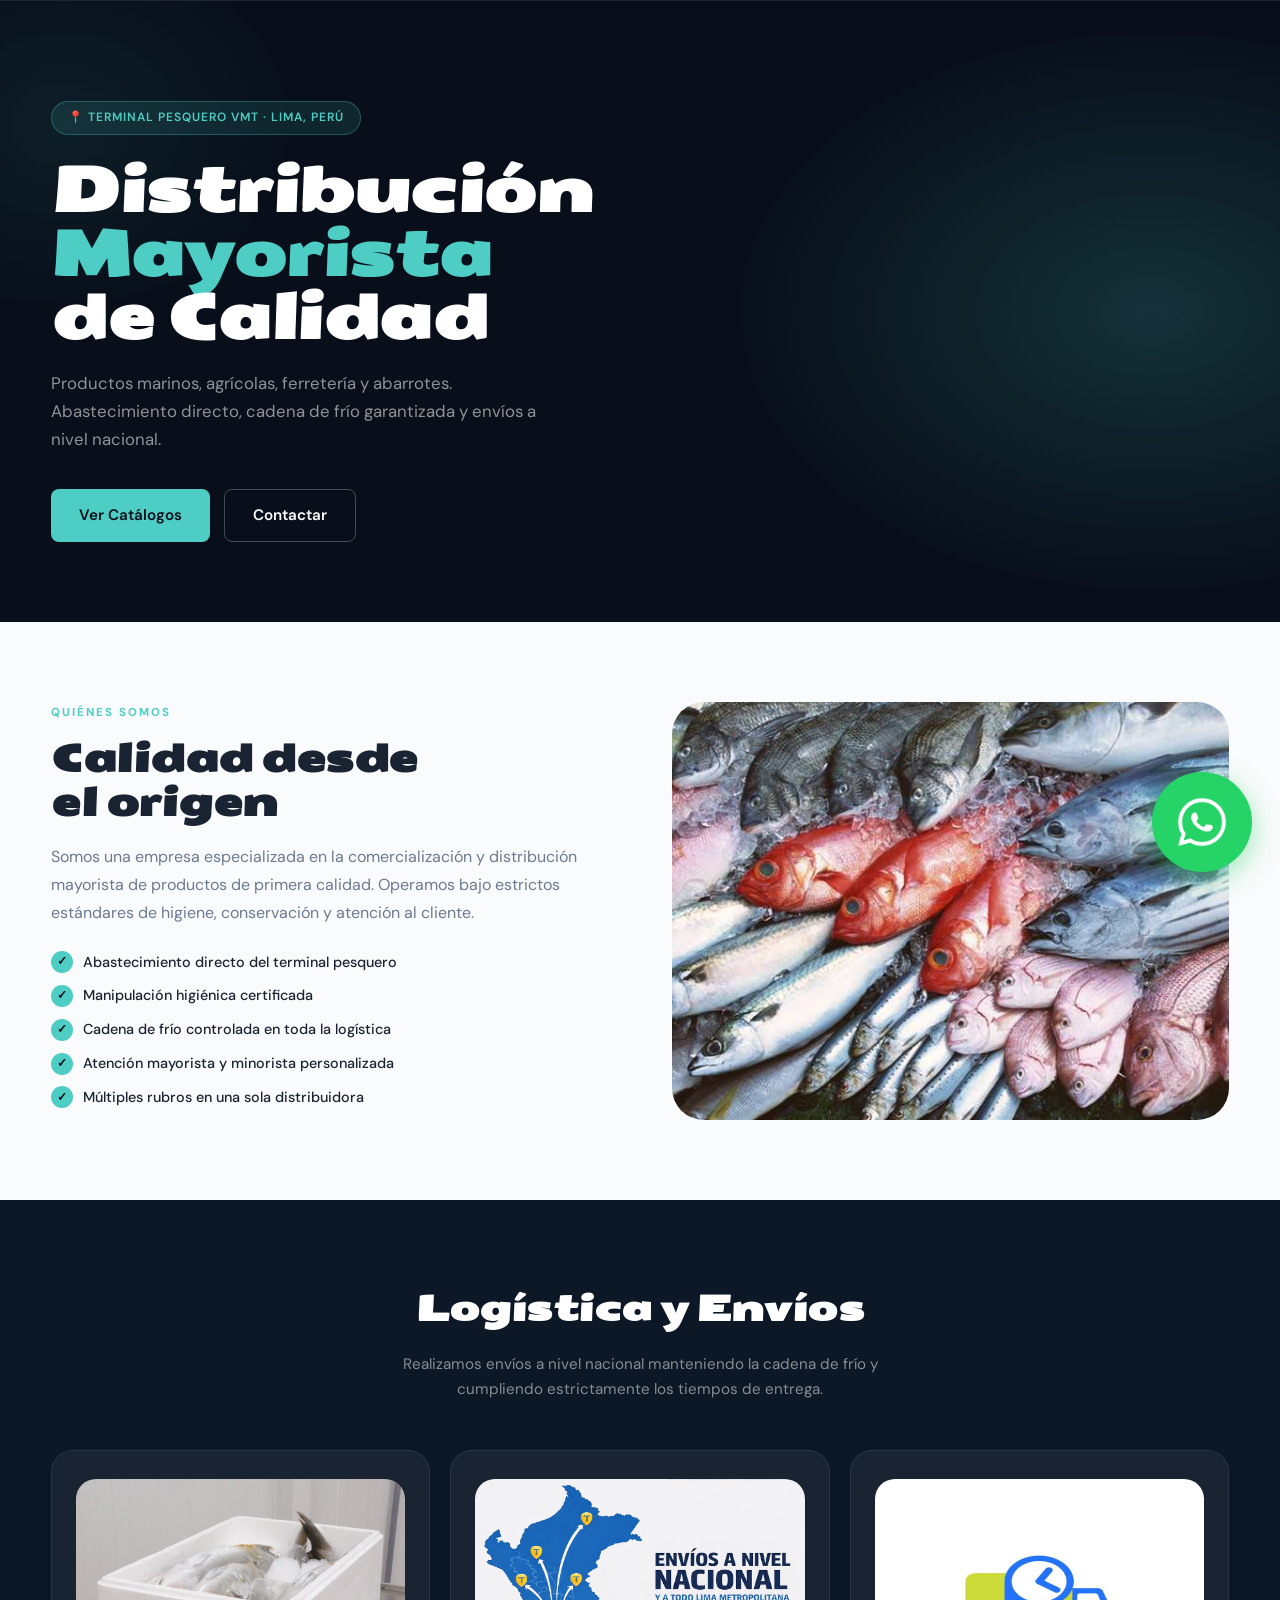
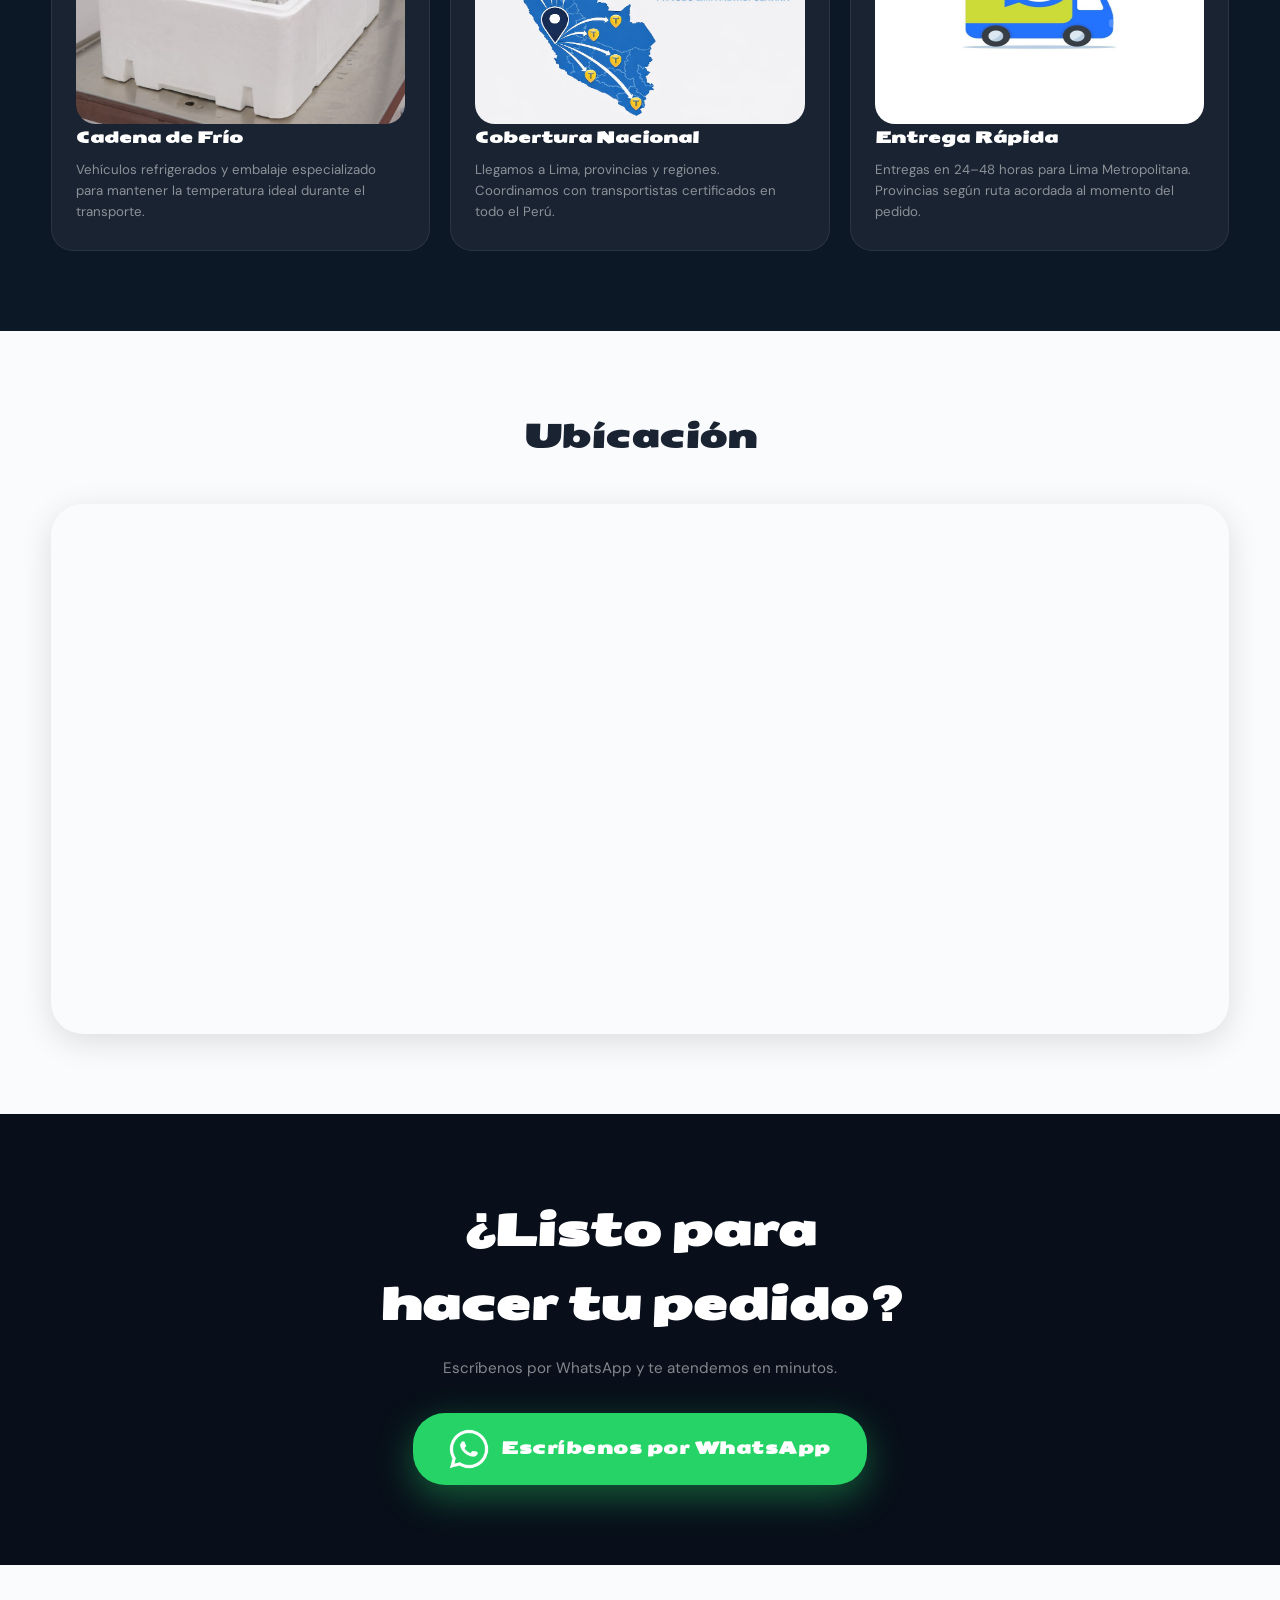
==== index.html @ f51a9be1 "Primer commit desde otra carpeta" ====
<!doctype html>
<html lang="es">
<head>
  <meta charset="UTF-8">
  <meta name="viewport" content="width=device-width, initial-scale=1.0">
  <title>D&R | Distribución Mayorista — Lima, Perú</title>
  <link rel="stylesheet" href="css/styles.css">

  <link rel="stylesheet" href="css/inicio.css">
  
  
</head>
<body>

  <header class="site-header" id="site-header"></header>

  <!-- ── HERO ── -->
  <section class="hero-home" id="inicio">
    <div class="container hero-home-inner">
      <div class="hero-eyebrow">📍 Terminal Pesquero VMT · Lima, Perú</div>
      <h1>Distribución<br><span>Mayorista</span><br>de Calidad</h1>
      <p class="subtitle">
        Productos marinos, agrícolas, ferretería y abarrotes.<br>
        Abastecimiento directo, cadena de frío garantizada y envíos a nivel nacional.
      </p>
      <div class="hero-btns">
        <a href="marino.html" class="btn btn-primary" style="font-size:.95rem;padding:13px 28px">
          Ver Catálogos
        </a>
        <a href="#contacto" class="btn btn-outline" style="font-size:.95rem;padding:13px 28px">
          Contactar
        </a>
      </div>

      <!-- Rubros grid 
      <div class="rubros-grid" id="rubros-grid">
         -->
      </div>
    </div>
  </section>

  <!-- ── INFO STRIP 
  <div class="info-strip">
    <div class="container">
      <div class="info-strip-inner">
        <div class="info-item">
          
          <div class="info-text"><h4>Envíos Nacionales</h4><p>A todo el Perú con cadena de frío</p></div>
        </div>
        <div class="info-item">
          
          <div class="info-text"><h4>Directo del Terminal</h4><p>Sin intermediarios, precio justo</p></div>
        </div>
        <div class="info-item">
          
          <div class="info-text"><h4>Higiene Certificada</h4><p>Estándares SANIPES garantizados</p></div>
        </div>
        <div class="info-item">
          
          <div class="info-text"><h4>Mayor y Menor</h4><p>Atendemos a todos los volúmenes</p></div>
        </div>
      </div>
    </div>
  </div>
── -->
  <!-- ── EMPRESA ── -->
  <section class="empresa-section" id="empresa">
    <div class="container empresa-grid">
      <div>
        <div class="empresa-label">Quiénes somos</div>
        <h2>Calidad desde<br>el origen</h2>
        <p>
          Somos una empresa especializada en la comercialización y distribución mayorista de
          productos de primera calidad. Operamos bajo estrictos estándares de higiene,
          conservación y atención al cliente.
        </p>
        <ul class="check-list">
          <li>Abastecimiento directo del terminal pesquero</li>
          <li>Manipulación higiénica certificada</li>
          <li>Cadena de frío controlada en toda la logística</li>
          <li>Atención mayorista y minorista personalizada</li>
          <li>Múltiples rubros en una sola distribuidora</li>
        </ul>
      </div>
      <div class="empresa-img">
        <img src="img/miniaturas/pescados.jpg" alt="D&R Distribuidora"
             onerror="this.parentElement.innerHTML='<div class=empresa-img-placeholder>Poner Imagen</div>'">
      </div>
    </div>
  </section>

  <!-- ── LOGÍSTICA ── -->
  <section class="logistica-section" id="logistica">
  <div class="container">
    <h2>Logística y Envíos</h2>
    <p class="sub">
      Realizamos envíos a nivel nacional manteniendo la cadena de frío
      y cumpliendo estrictamente los tiempos de entrega.
    </p>

    <div class="logistica-grid">

      <div class="logistica-item">
        <div class="logistica-img">
          <img src="img/miniaturas/transporte_producto.jpg" alt="Cadena de frío" style="height: 245px; width: 400px; border-radius: 20px;" 
               onerror="this.parentElement.innerHTML='<span style=font-size:1.5rem>-L-</span>'">
        </div>
        <h3>Cadena de Frío</h3>
        <p>Vehículos refrigerados y embalaje especializado para mantener la temperatura ideal durante el transporte.</p>
      </div>

      <div class="logistica-item">
        <div class="logistica-img">
          <img src="img/miniaturas/envio_nacional.png" alt="Cobertura nacional" style="height: 245px; width: 400px; border-radius: 20px;" 
               onerror="this.parentElement.innerHTML='<span style=font-size:1.5rem>-L-</span>'">
        </div>
        <h3>Cobertura Nacional</h3>
        <p>Llegamos a Lima, provincias y regiones. Coordinamos con transportistas certificados en todo el Perú.</p>
      </div>

      <div class="logistica-item">
        <div class="logistica-img">
          <img src="img/miniaturas/entrega.jpg" alt="Entrega rápida" style="height: 245px; width: 400px; border-radius: 20px;" 
               onerror="this.parentElement.innerHTML='<span style=font-size:1.5rem>-L-</span>'">
        </div>
        <h3>Entrega Rápida</h3>
        <p>Entregas en 24–48 horas para Lima Metropolitana. Provincias según ruta acordada al momento del pedido.</p>
      </div>

    </div>
  </div>
</section>

  <!-- ── UBICACIÓN ── -->
  <section class="ubicacion-section" id="ubicacion">
    <div class="container">
      <h2>Ubícación</h2>
      <div class="map-wrap">
        <iframe
          src="https://www.google.com/maps/embed?pb=!1m18!1m12!1m3!1d8506.24056300544!2d-76.94585940033457!3d-12.17165408411559!2m3!1f0!2f0!3f0!3m2!1i1024!2i768!4f13.1!3m3!1m2!1s0x9105b91dda3ed3d9%3A0xbc798930eeba817a!2sTerminal%20Pesquero%20VMT!5e0!3m2!1ses-419!2spe!4v1771599400957"
          allowfullscreen="" loading="lazy">
        </iframe>
      </div>
    </div>
  </section>

  <!-- ── CONTACTO ── -->
  <section class="contacto-section" id="contacto">
    <div class="container">
      <h2>¿Listo para<br>hacer tu pedido?</h2>
      <p>Escríbenos por WhatsApp y te atendemos en minutos.</p>
      <a id="btn-contacto-wsp" class="btn-wsp-big" target="_blank" href="#">
        <span style="font-size:1.3rem">
          <img src="img/miniaturas/whatsapp.png" alt="WhatsApp" class="wsp-icon" style="height: 40px;"> 
        </span>
        Escríbenos por WhatsApp
      </a>
    </div>
  </section>

  <footer class="site-footer" id="site-footer"></footer>

  <a class="float-wsp" id="float-wsp" href="#" target="_blank" aria-label="WhatsApp">
  <img 
    src="img/whatsapp_logo.png" 
    alt="WhatsApp" 
    class="wsp-icon"
    onerror="this.onerror=null; this.src='img/miniaturas/whatsapp.png';"
  >
</a>

  <script src="js/config.js"></script>
  <script src="js/main.js"></script>
  <script>
    document.addEventListener('DOMContentLoaded', () => {
      renderHeader(null);
      renderFooter();

      /* Rubros grid dinámico */
      const grid = document.getElementById('rubros-grid');
      if (grid) {
        grid.innerHTML = DYR_CONFIG.rubros.map(r => `
          <a href="${r.pagina}" class="rubro-card">
            <span class="rubro-card-emoji">${r.emoji}</span>
            <div class="rubro-card-label">${r.label}</div>
            <div class="rubro-card-desc">${r.descripcion}</div>
            <div class="rubro-card-arrow">
              Ver catálogo
              <span class="rubro-dot" style="background:${r.colorAccent}"></span>
            </div>
          </a>
        `).join('');
      }

      /* Btn contacto WSP */
      const btnC = document.getElementById('btn-contacto-wsp');
      if (btnC) btnC.href = DYR.buildWspUrl(DYR_CONFIG.empresa.msgDefault);
    });
  </script>
</body>
</html>
---- css/styles.css ----
/* ================================================================
   D&R DISTRIBUIDORA — ESTILOS GLOBALES v3
   styles.css
   ================================================================ */

/* ── Google Fonts ── */
@import url('https://fonts.googleapis.com/css2?family=Syne:wght@400;600;700;800&family=DM+Sans:ital,wght@0,300;0,400;0,500;0,600;1,300&display=swap');
@import url('https://fonts.googleapis.com/css2?family=Germania+One&family=DM+Sans:wght@400;500;700&display=swap');
@import url('https://fonts.googleapis.com/css2?family=Bruno+Ace+SC&display=swap');
@import url('https://fonts.googleapis.com/css2?family=Marko+One&display=swap');
@import url('https://fonts.googleapis.com/css2?family=Marko+One&family=Seymour+One&display=swap');


/* ── Variables ── */
:root {
  --font-head:   'Seymour One', sans-serif;
  --font-body:   'DM Sans', sans-serif;
  
  --dark:        #080f1a;
  --dark2:       #0d1826;
  --dark3:       #14213d;
  --mid:         #1e3158;
  --accent:      #4ecdc4;
  --accent2:     #f7c948;
  --light:       #f0f4f8;
  --lighter:     #fafbfc;
  --text:        #1a2332;
  --text-muted:  #6b7a90;
  --white:       #ffffff;

  --radius-sm:   8px;
  --radius-md:   14px;
  --radius-lg:   22px;
  --radius-xl:   32px;

  --shadow-sm:   0 2px 8px rgba(0,0,0,.08);
  --shadow-md:   0 8px 32px rgba(0,0,0,.12);
  --shadow-lg:   0 20px 60px rgba(0,0,0,.18);
  --shadow-xl:   0 32px 80px rgba(0,0,0,.25);

  --transition:  0.25s cubic-bezier(.4,0,.2,1);

  /* Rubro activo (sobreescrito por cada página) */
  --rubro-color:   #0b6e8a;
  --rubro-accent:  #4ecdc4;
}

/* ── Reset ── */
*, *::before, *::after { margin:0; padding:0; box-sizing:border-box; }
html { scroll-behavior: smooth; }
body {
  font-family: var(--font-body);
  font-size: 16px;
  color: var(--text);
  background: var(--lighter);
  line-height: 1.65;
  -webkit-font-smoothing: antialiased;
}

img { display:block; max-width:100%; }
a   { text-decoration:none; color:inherit; }
ul  { list-style:none; }
button { cursor:pointer; font-family:var(--font-body); }

/* ── Utilidades ── */
.container {
  width: 92%;
  max-width: 1240px;
  margin: 0 auto;
}

.sr-only {
  position:absolute; width:1px; height:1px;
  overflow:hidden; clip:rect(0,0,0,0); white-space:nowrap;
}

/* ================================================================
   HEADER GLOBAL
   ================================================================ */
.site-header {
  position: sticky;
  top: 0;
  z-index: 900;
  background: rgba(8,15,26,.96);
  backdrop-filter: blur(16px);
  border-bottom: 1px solid rgba(255,255,255,.06);
  padding: 0 0;
}

.header-inner {
  display: flex;
  align-items: center;
  gap: 24px;
  height: 68px;
}

/* Logo */
.header-logo {
  display: flex;
  align-items: center;
  gap: 12px;
  flex-shrink: 0;
}

.header-logo img {
  height: 40px;
  width: auto;
  border-radius: 8px;
  object-fit: cover;
}

.logo-text {
  font-family: var(--font-head);
  font-size: 1.5rem;
  font-weight: 800;
  color: var(--white);
  letter-spacing: -0.5px;
}

.logo-text span {
  color: var(--accent);
}

/* Nav rubros */
.header-nav {
  display: flex;
  align-items: center;
  gap: 4px;
  flex: 1;
  overflow-x: auto;
  scrollbar-width: none;
}
.header-nav::-webkit-scrollbar { display:none; }

.nav-item {
  display: flex;
  align-items: center;
  gap: 6px;
  padding: 7px 14px;
  border-radius: var(--radius-sm);
  color: rgba(255,255,255,.65);
  font-size: .82rem;
  font-weight: 500;
  white-space: nowrap;
  transition: var(--transition);
  border: 1px solid transparent;
}

.nav-item:hover {
  color: var(--white);
  background: rgba(255,255,255,.07);
}

.nav-item.active {
  color: var(--white);
  background: rgba(78,205,196,.12);
  border-color: rgba(78,205,196,.3);
}

.nav-item-emoji { font-size: .9rem; }

/* Acciones */
.header-actions {
  display: flex;
  align-items: center;
  gap: 12px;
  flex-shrink: 0;
}

.btn-wsp-header {
  display: flex;
  align-items: center;
  gap: 7px;
  background: #25d366;
  color: #fff;
  padding: 8px 16px;
  border-radius: var(--radius-sm);
  font-size: .8rem;
  font-weight: 600;
  transition: var(--transition);
}

.btn-wsp-header:hover {
  background: #1eb055;
  transform: translateY(-1px);
}

/* ── Hamburger (móvil) ── */
.hamburger {
  display: none;
  flex-direction: column;
  gap: 5px;
  background: none;
  border: none;
  padding: 6px;
}

.hamburger span {
  display: block;
  width: 22px;
  height: 2px;
  background: #fff;
  border-radius: 2px;
  transition: var(--transition);
}

/* ================================================================
   FOOTER GLOBAL
   ================================================================ */
.site-footer {
  background: var(--dark);
  color: rgba(255,255,255,.55);
  padding: 56px 0 28px;
  margin-top: 80px;
  border-top: 1px solid rgba(255,255,255,.06);
}

.footer-grid {
  display: grid;
  grid-template-columns: 2fr 1fr 1fr 1fr;
  gap: 40px;
  margin-bottom: 48px;
}

.footer-brand p {
  font-size: .88rem;
  line-height: 1.7;
  margin-top: 14px;
  max-width: 260px;
}

.footer-logo-text {
  font-family: var(--font-head);
  font-size: 1.4rem;
  font-weight: 800;
  color: var(--white);
}

.footer-logo-text span { color: var(--accent); }

.footer-col h4 {
  font-family: var(--font-head);
  font-size: .78rem;
  font-weight: 700;
  letter-spacing: 1.5px;
  text-transform: uppercase;
  color: rgba(255,255,255,.35);
  margin-bottom: 16px;
}

.footer-col a {
  display: block;
  font-size: .88rem;
  color: rgba(255,255,255,.55);
  margin-bottom: 10px;
  transition: color var(--transition);
}

.footer-col a:hover { color: var(--accent); }

.footer-bottom {
  border-top: 1px solid rgba(255,255,255,.06);
  padding-top: 24px;
  display: flex;
  justify-content: space-between;
  align-items: center;
  font-size: .8rem;
}

/* ================================================================
   BOTÓN FLOTANTE WHATSAPP
   ================================================================ */
.float-wsp {
  position: fixed;
  bottom: 28px;
  right: 28px;
  z-index: 800;
  width: 100px;
  height: 100px;
  background: #25d366;
  border-radius: 50%;
  display: flex;
  align-items: center;
  justify-content: center;
  box-shadow: 0 8px 28px rgba(37,211,102,.45);
  transition: transform .3s, box-shadow .3s;
}

.float-wsp:hover {
  transform: scale(1.1);
  box-shadow: 0 12px 36px rgba(37,211,102,.55);
}

.float-wsp img { width: 50px; height: 50px; }

/* ================================================================
   COMPONENTES BOTONES
   ================================================================ */
.btn {
  display: inline-flex;
  align-items: center;
  gap: 8px;
  padding: 11px 24px;
  border-radius: var(--radius-sm);
  font-family: var(--font-body);
  font-size: .88rem;
  font-weight: 600;
  border: none;
  transition: var(--transition);
}

.btn-primary {
  background: var(--rubro-accent, var(--accent));
  color: var(--dark);
}

.btn-primary:hover {
  filter: brightness(1.1);
  transform: translateY(-2px);
  box-shadow: 0 8px 24px rgba(78,205,196,.35);
}

.btn-outline {
  background: transparent;
  border: 1.5px solid rgba(255,255,255,.25);
  color: var(--white);
}

.btn-outline:hover {
  border-color: var(--accent);
  color: var(--accent);
}

.btn-dark {
  background: var(--dark3);
  color: var(--white);
}

.btn-dark:hover {
  background: var(--mid);
  transform: translateY(-2px);
}

/* ================================================================
   SECCIÓN HERO DE RUBRO
   ================================================================ */
.rubro-hero {
  background: var(--dark2);
  position: relative;
  overflow: hidden;
  padding: 80px 0 64px;
  border-bottom: 1px solid rgba(255,255,255,.06);
}

.rubro-hero::before {
  content: '';
  position: absolute;
  inset: 0;
  background:
    radial-gradient(ellipse 60% 80% at 80% 50%, rgba(var(--rg,11,110,138),.35) 0%, transparent 70%),
    radial-gradient(ellipse 40% 60% at 10% 80%, rgba(var(--rg,11,110,138),.15) 0%, transparent 60%);
}

.rubro-hero-inner {
  position: relative;
  z-index: 1;
  display: flex;
  align-items: center;
  gap: 48px;
}

.rubro-hero-text { flex: 1; }

.rubro-hero-badge {
  display: inline-flex;
  align-items: center;
  gap: 8px;
  background: rgba(255,255,255,.08);
  border: 1px solid rgba(255,255,255,.15);
  color: rgba(255,255,255,.7);
  padding: 6px 14px;
  border-radius: 30px;
  font-size: .78rem;
  font-weight: 500;
  margin-bottom: 20px;
  letter-spacing: .5px;
}

.rubro-hero h1 {
  font-family: var(--font-head);
  font-size: clamp(2rem, 4vw, 3rem);
  font-weight: 800;
  color: var(--white);
  line-height: 1.1;
  margin-bottom: 16px;
  letter-spacing: -1px;
}

.rubro-hero h1 span { color: var(--rubro-accent, var(--accent)); }

.rubro-hero p {
  color: rgba(255,255,255,.6);
  font-size: 1rem;
  max-width: 480px;
  margin-bottom: 28px;
}

.rubro-hero-stats {
  display: flex;
  gap: 32px;
}

.stat-item {}
.stat-num {
  font-family: var(--font-head);
  font-size: 1.6rem;
  font-weight: 800;
  color: var(--white);
}
.stat-label {
  font-size: .75rem;
  color: rgba(255,255,255,.45);
  text-transform: uppercase;
  letter-spacing: .8px;
}

/* ================================================================
   CATÁLOGO — LAYOUT PRINCIPAL
   ================================================================ */
.catalogo-layout {
  display: grid;
  grid-template-columns: 260px 1fr;
  gap: 28px;
  align-items: start;
  padding: 40px 0 80px;
}

/* ── Sidebar filtros ── */
.sidebar {
  position: sticky;
  top: 88px;
  background: var(--white);
  border-radius: var(--radius-lg);
  padding: 24px;
  box-shadow: var(--shadow-sm);
  border: 1px solid rgba(0,0,0,.06);
}

.sidebar-title {
  font-family: var(--font-head);
  font-size: .75rem;
  font-weight: 700;
  letter-spacing: 1.5px;
  text-transform: uppercase;
  color: var(--text-muted);
  margin-bottom: 16px;
}

.filter-group { margin-bottom: 24px; }

.filter-group-label {
  font-size: .75rem;
  font-weight: 600;
  color: var(--text-muted);
  text-transform: uppercase;
  letter-spacing: 1px;
  margin-bottom: 10px;
}

.filter-btn {
  display: flex;
  align-items: center;
  gap: 9px;
  width: 100%;
  padding: 9px 12px;
  border-radius: var(--radius-sm);
  background: none;
  border: none;
  font-size: .87rem;
  font-weight: 500;
  color: var(--text-muted);
  text-align: left;
  transition: var(--transition);
  margin-bottom: 3px;
}

.filter-btn:hover {
  background: var(--light);
  color: var(--text);
}

.filter-btn.active {
  background: rgba(var(--rg, 11,110,138),.1);
  color: var(--rubro-color, #0b6e8a);
  font-weight: 600;
}

.filter-btn .filt-count {
  margin-left: auto;
  background: var(--light);
  color: var(--text-muted);
  font-size: .72rem;
  font-weight: 600;
  padding: 2px 8px;
  border-radius: 20px;
}

.filter-btn.active .filt-count {
  background: rgba(var(--rg,11,110,138),.15);
  color: var(--rubro-color,#0b6e8a);
}

/* Search */
.sidebar-search {
  display: flex;
  align-items: center;
  gap: 8px;
  background: var(--light);
  border-radius: var(--radius-sm);
  padding: 9px 14px;
  margin-bottom: 20px;
  border: 1.5px solid transparent;
  transition: border-color var(--transition);
}

.sidebar-search:focus-within {
  border-color: var(--rubro-accent, var(--accent));
  background: var(--white);
}

.sidebar-search input {
  flex: 1;
  background: none;
  border: none;
  outline: none;
  font-family: var(--font-body);
  font-size: .88rem;
  color: var(--text);
}

.sidebar-search input::placeholder { color: var(--text-muted); }

/* Venta type filter */
.venta-filters {
  display: flex;
  flex-direction: column;
  gap: 4px;
}

/* ── Main content ── */
.catalogo-main {}

/* Toolbar */
.catalogo-toolbar {
  display: flex;
  align-items: center;
  justify-content: space-between;
  margin-bottom: 20px;
  gap: 12px;
}

.toolbar-count {
  font-size: .85rem;
  color: var(--text-muted);
}

.toolbar-count strong { color: var(--text); }

.toolbar-right {
  display: flex;
  align-items: center;
  gap: 12px;
}

.sort-select {
  padding: 7px 14px;
  border-radius: var(--radius-sm);
  border: 1.5px solid rgba(0,0,0,.1);
  background: var(--white);
  font-family: var(--font-body);
  font-size: .83rem;
  color: var(--text);
  cursor: pointer;
  outline: none;
}

.view-toggle {
  display: flex;
  background: var(--light);
  border-radius: var(--radius-sm);
  overflow: hidden;
}

.view-btn {
  background: none;
  border: none;
  padding: 7px 11px;
  font-size: .85rem;
  color: var(--text-muted);
  transition: var(--transition);
}

.view-btn.active {
  background: var(--white);
  color: var(--text);
  box-shadow: var(--shadow-sm);
}

/* ── Producto Grid ── */
.producto-grid {
  display: grid;
  grid-template-columns: repeat(3, 1fr);
  gap: 20px;
}

.producto-grid.list-view {
  grid-template-columns: 1fr;
}

/* ── Producto Card ── */
.producto-card {
  background: var(--white);
  border-radius: var(--radius-md);
  overflow: hidden;
  border: 1px solid rgba(0,0,0,.06);
  transition: transform var(--transition), box-shadow var(--transition), border-color var(--transition);
  animation: cardIn .35s ease both;
  display: flex;
  flex-direction: column;
}

@keyframes cardIn {
  from { opacity:0; transform: translateY(18px); }
  to   { opacity:1; transform: translateY(0); }
}

.producto-card:hover {
  transform: translateY(-5px);
  box-shadow: var(--shadow-lg);
  border-color: rgba(var(--rg,11,110,138),.25);
}

/* Imagen */
.card-img {
  position: relative;
  height: 190px;
  overflow: hidden;
  background: var(--light);
}

.card-img img {
  width: 100%;
  height: 100%;
  object-fit: cover;
  transition: transform .45s ease;
}

.producto-card:hover .card-img img {
  transform: scale(1.08);
}

/* Badges */
.card-badges {
  position: absolute;
  top: 10px;
  left: 10px;
  display: flex;
  gap: 6px;
  flex-wrap: wrap;
}

.badge {
  font-size: .65rem;
  font-weight: 700;
  padding: 3px 9px;
  border-radius: 20px;
  letter-spacing: .4px;
  text-transform: uppercase;
}

.badge-mayorista { background: var(--rubro-color,#0b6e8a); color:#fff; }
.badge-minorista { background: #e8820c; color:#fff; }
.badge-ambos     { background: var(--dark3); color:#fff; }
.badge-destacado { background: var(--accent2); color:var(--dark); }

/* Acciones rápidas en hover */
.card-quick {
  position: absolute;
  bottom: 10px;
  right: 10px;
  display: flex;
  gap: 7px;
  opacity: 0;
  transform: translateY(8px);
  transition: var(--transition);
}

.producto-card:hover .card-quick {
  opacity: 1;
  transform: translateY(0);
}

.quick-btn {
  width: 36px;
  height: 36px;
  border-radius: 50%;
  background: rgba(255,255,255,.92);
  border: none;
  display: flex;
  align-items: center;
  justify-content: center;
  font-size: .9rem;
  box-shadow: 0 4px 14px rgba(0,0,0,.15);
  transition: var(--transition);
}

.quick-btn:hover {
  background: var(--white);
  transform: scale(1.1);
}

/* Cuerpo */
.card-body {
  padding: 16px;
  flex: 1;
  display: flex;
  flex-direction: column;
}

.card-categoria {
  font-size: .68rem;
  font-weight: 700;
  text-transform: uppercase;
  letter-spacing: 1px;
  color: var(--rubro-color, #0b6e8a);
  margin-bottom: 6px;
}

.card-nombre {
  font-family: var(--font-head);
  font-size: .97rem;
  font-weight: 700;
  color: var(--text);
  margin-bottom: 6px;
  line-height: 1.25;
}

.card-desc {
  font-size: .78rem;
  color: var(--text-muted);
  line-height: 1.5;
  flex: 1;
  margin-bottom: 12px;
}

.card-meta {
  display: flex;
  align-items: center;
  justify-content: space-between;
  gap: 8px;
  margin-bottom: 14px;
}

.card-unidad {
  font-size: .72rem;
  color: var(--text-muted);
  background: var(--light);
  padding: 3px 9px;
  border-radius: 20px;
}

.card-precio {
  font-family: var(--font-head);
  font-size: .85rem;
  font-weight: 700;
  color: var(--text);
}

/* Acciones */
.card-actions {
  display: flex;
  align-items: center;
  gap: 8px;
}

.qty-control {
  display: flex;
  align-items: center;
  background: var(--light);
  border-radius: var(--radius-sm);
  overflow: hidden;
}

.qty-btn {
  width: 30px;
  height: 30px;
  background: none;
  border: none;
  font-size: 1.1rem;
  font-weight: 700;
  color: var(--text);
  display: flex;
  align-items: center;
  justify-content: center;
  transition: background var(--transition);
}

.qty-btn:hover { background: rgba(0,0,0,.08); }

.qty-input {
  width: 36px;
  height: 30px;
  text-align: center;
  border: none;
  background: none;
  font-family: var(--font-head);
  font-size: .85rem;
  font-weight: 700;
  color: var(--text);
  outline: none;
}

.btn-agregar {
  flex: 1;
  padding: 8px 12px;
  border-radius: var(--radius-sm);
  background: var(--rubro-color, #0b6e8a);
  color: var(--white);
  border: none;
  font-size: .8rem;
  font-weight: 600;
  transition: var(--transition);
  text-align: center;
}

.btn-agregar:hover { filter: brightness(1.15); }

.btn-agregar.agregado {
  background: #25d366;
}

/* ── Vista Lista ── */
.list-view .producto-card {
  flex-direction: row;
  height: 140px;
}

.list-view .card-img {
  width: 160px;
  height: 140px;
  flex-shrink: 0;
}

.list-view .card-body {
  padding: 14px 18px;
  flex-direction: row;
  align-items: center;
  gap: 16px;
}

.list-view .card-text { flex: 1; }
.list-view .card-desc { display: -webkit-box; -webkit-line-clamp:2; -webkit-box-orient:vertical; overflow:hidden; }
.list-view .card-actions { flex-shrink: 0; flex-direction: column; }
.list-view .card-meta { margin-bottom: 0; flex-direction: column; align-items: flex-start; }

/* ================================================================
   PAGINACIÓN
   ================================================================ */
.paginacion {
  display: flex;
  align-items: center;
  justify-content: center;
  gap: 6px;
  margin-top: 40px;
  padding-top: 32px;
  border-top: 1px solid rgba(0,0,0,.06);
}

.pag-btn {
  min-width: 38px;
  height: 38px;
  border-radius: var(--radius-sm);
  background: var(--white);
  border: 1.5px solid rgba(0,0,0,.1);
  color: var(--text-muted);
  font-size: .85rem;
  font-weight: 600;
  display: flex;
  align-items: center;
  justify-content: center;
  transition: var(--transition);
  padding: 0 6px;
}

.pag-btn:hover:not(:disabled) {
  border-color: var(--rubro-color, #0b6e8a);
  color: var(--rubro-color, #0b6e8a);
}

.pag-btn.active {
  background: var(--rubro-color, #0b6e8a);
  border-color: var(--rubro-color, #0b6e8a);
  color: var(--white);
}

.pag-btn:disabled {
  opacity: .35;
  cursor: not-allowed;
}

.pag-dots {
  color: var(--text-muted);
  font-size: .85rem;
  padding: 0 4px;
}

/* ================================================================
   CARRITO FLOTANTE
   ================================================================ */
.carrito {
  position: fixed;
  bottom: 28px;
  left: 28px;
  z-index: 800;
  width: 360px;
  border-radius: var(--radius-lg);
  background: var(--white);
  box-shadow: var(--shadow-xl);
  border: 1px solid rgba(0,0,0,.08);
  overflow: hidden;
  transition: box-shadow var(--transition);
}

.carrito:hover {
  box-shadow: 0 36px 90px rgba(0,0,0,.22);
}

.carrito-header {
  display: flex;
  align-items: center;
  gap: 10px;
  background: var(--dark);
  color: var(--white);
  padding: 14px 18px;
  cursor: pointer;
  user-select: none;
}

.carrito-titulo {
  font-family: var(--font-head);
  font-size: .88rem;
  font-weight: 700;
  flex: 1;
}

.carrito-badge {
  background: var(--rubro-accent, var(--accent));
  color: var(--dark);
  font-size: .7rem;
  font-weight: 800;
  width: 22px;
  height: 22px;
  border-radius: 50%;
  display: flex;
  align-items: center;
  justify-content: center;
  transition: transform .2s;
}

.carrito-badge.bump { transform: scale(1.35); }

.carrito-chevron {
  font-size: .75rem;
  transition: transform .3s;
}

.carrito-chevron.closed { transform: rotate(180deg); }

.carrito-body {
  max-height: 320px;
  overflow-y: auto;
  transition: max-height .35s ease;
  scrollbar-width: thin;
}

.carrito-body.closed {
  max-height: 0;
  overflow: hidden;
}

.carrito-lista { padding: 12px 16px; }

.carrito-vacio {
  text-align: center;
  color: var(--text-muted);
  font-size: .83rem;
  padding: 16px 0;
}

.carrito-item {
  display: flex;
  align-items: center;
  gap: 10px;
  padding: 9px 0;
  border-bottom: 1px solid rgba(0,0,0,.05);
  animation: cardIn .2s ease;
}

.carrito-item:last-child { border-bottom: none; }

.item-emoji { font-size: 1.3rem; min-width: 28px; text-align: center; }

.item-info { flex: 1; }
.item-nombre { font-size: .82rem; font-weight: 600; color: var(--text); }
.item-qty   { font-size: .75rem; color: var(--text-muted); }

.item-del {
  background: none;
  border: none;
  color: #c0392b;
  font-size: .9rem;
  padding: 4px 6px;
  border-radius: 4px;
  transition: background var(--transition);
}

.item-del:hover { background: #fdecea; }

.carrito-footer {
  display: flex;
  gap: 10px;
  padding: 14px 16px;
  background: var(--light);
  border-top: 1px solid rgba(0,0,0,.06);
}

.btn-limpiar {
  background: none;
  border: 1.5px solid rgba(0,0,0,.12);
  color: var(--text-muted);
  padding: 9px 14px;
  border-radius: var(--radius-sm);
  font-size: .8rem;
  font-weight: 600;
  transition: var(--transition);
}

.btn-limpiar:hover { border-color: #c0392b; color: #c0392b; }

.btn-enviar {
  flex: 1;
  display: flex;
  align-items: center;
  justify-content: center;
  gap: 8px;
  background: #25d366;
  color: var(--white);
  border: none;
  border-radius: var(--radius-sm);
  padding: 10px 16px;
  font-size: .85rem;
  font-weight: 700;
  transition: var(--transition);
}

.btn-enviar:hover { background: #1eb055; transform: scale(1.02); }

.wsp-icon { width: 40px; height: 18px; }

/* ================================================================
   EMPTY STATE
   ================================================================ */
.empty-state {
  grid-column: 1 / -1;
  text-align: center;
  padding: 60px 20px;
  color: var(--text-muted);
}

.empty-state .empty-icon { font-size: 3rem; margin-bottom: 16px; }
.empty-state h3 { font-family: var(--font-head); font-size: 1.1rem; color: var(--text); margin-bottom: 8px; }
.empty-state p  { font-size: .88rem; }

/* ================================================================
   INDEX — HOME RUBROS
   ================================================================ */
.hero-home {
  background: var(--dark);
  position: relative;
  overflow: hidden;
  padding: 100px 0 80px;
}

.hero-home::before {
  content: '';
  position: absolute;
  inset: 0;
  background:
    radial-gradient(ellipse 50% 70% at 90% 50%, rgba(78,205,196,.18) 0%, transparent 65%),
    radial-gradient(ellipse 30% 50% at 5% 20%,  rgba(78,205,196,.08) 0%, transparent 60%);
}

.hero-home-inner {
  position: relative;
  z-index: 1;
}

.hero-eyebrow {
  display: inline-flex;
  align-items: center;
  gap: 8px;
  background: rgba(78,205,196,.12);
  border: 1px solid rgba(78,205,196,.3);
  color: var(--accent);
  padding: 6px 16px;
  border-radius: 30px;
  font-size: .75rem;
  font-weight: 600;
  letter-spacing: 1px;
  text-transform: uppercase;
  margin-bottom: 24px;
}

.hero-home h1 {
  font-family: var(--font-head);
  font-size: clamp(2.4rem, 5vw, 3.8rem);
  font-weight: 800;
  color: var(--white);
  line-height: 1.05;
  letter-spacing: -1.5px;
  margin-bottom: 20px;
}

.hero-home h1 span { color: var(--accent); }

.hero-home .subtitle {
  font-size: 1.05rem;
  color: rgba(255,255,255,.55);
  max-width: 520px;
  margin-bottom: 36px;
}

.rubros-grid {
  display: grid;
  grid-template-columns: repeat(4, 1fr);
  gap: 16px;
  padding: 48px 0 0;
}

.rubro-card {
  background: rgba(255,255,255,.05);
  border: 1px solid rgba(255,255,255,.09);
  border-radius: var(--radius-lg);
  padding: 28px 22px;
  display: flex;
  flex-direction: column;
  gap: 14px;
  transition: var(--transition);
  cursor: pointer;
  text-decoration: none;
}

.rubro-card:hover {
  background: rgba(255,255,255,.09);
  border-color: rgba(255,255,255,.2);
  transform: translateY(-6px);
  box-shadow: var(--shadow-xl);
}

.rubro-card-emoji {
  font-size: 2.2rem;
  display: block;
}

.rubro-card-label {
  font-family: var(--font-head);
  font-size: 1.1rem;
  font-weight: 700;
  color: var(--white);
}

.rubro-card-desc {
  font-size: .8rem;
  color: rgba(255,255,255,.5);
  line-height: 1.5;
  flex: 1;
}

.rubro-card-arrow {
  display: flex;
  align-items: center;
  justify-content: space-between;
  color: var(--accent);
  font-size: .8rem;
  font-weight: 600;
}

.rubro-dot {
  width: 8px;
  height: 8px;
  border-radius: 50%;
  background: var(--accent);
}

/* ── Index info strips ── */
.info-strip {
  background: var(--dark2);
  border-top: 1px solid rgba(255,255,255,.05);
  border-bottom: 1px solid rgba(255,255,255,.05);
  padding: 32px 0;
}

.info-strip-inner {
  display: flex;
  gap: 0;
  justify-content: space-around;
  flex-wrap: wrap;
}

.info-item {
  display: flex;
  align-items: center;
  gap: 14px;
  padding: 10px 24px;
}

.info-icon { font-size: 1.8rem; }

.info-text h4 {
  font-family: var(--font-head);
  font-size: .92rem;
  font-weight: 700;
  color: var(--white);
  margin-bottom: 2px;
}

.info-text p { font-size: .78rem; color: rgba(255,255,255,.45); }

/* ================================================================
   RESPONSIVE
   ================================================================ */
@media (max-width: 1024px) {
  .catalogo-layout {
    grid-template-columns: 220px 1fr;
    gap: 20px;
  }
  .producto-grid {
    grid-template-columns: repeat(2, 1fr);
  }
  .footer-grid {
    grid-template-columns: 1fr 1fr;
    gap: 28px;
  }
}

@media (max-width: 768px) {
  .catalogo-layout {
    grid-template-columns: 1fr;
  }
  .sidebar {
    position: static;
    display: none; /* toggle via JS */
  }
  .sidebar.open { display: block; }
  .header-nav { display: none; }
  .hamburger { display: flex; }
  .rubros-grid { grid-template-columns: repeat(2, 1fr); }
  .carrito { width: calc(100vw - 40px); left: 20px; bottom: 20px; }
  .float-wsp { bottom: 20px; right: 20px; }
  .rubro-hero-stats { gap: 20px; }
}

@media (max-width: 576px) {
  .producto-grid { grid-template-columns: 1fr 1fr; gap: 12px; }
  .card-img { height: 150px; }
  .rubros-grid { grid-template-columns: 1fr 1fr; }
  .footer-grid { grid-template-columns: 1fr; }
  .footer-bottom { flex-direction: column; gap: 8px; text-align: center; }
  .rubro-hero { padding: 56px 0 40px; }
  .btn-wsp-header span { display: none; }
}

@media (max-width: 380px) {
  .producto-grid { grid-template-columns: 1fr; }
  .rubros-grid { grid-template-columns: 1fr; }
}
---- css/inicio.css ----
/* ── Index exclusivo ── */

/* Hero buttons */
.hero-btns {
    display: flex;
    gap: 14px;
    flex-wrap: wrap;
}

/* Empresa section */
.empresa-section {
    padding: 80px 0;
    background: var(--lighter);
}

.empresa-grid {
    display: grid;
    grid-template-columns: 1fr 1fr;
    gap: 64px;
    align-items: center;
}

.empresa-label {
    font-size: .72rem;
    font-weight: 700;
    letter-spacing: 2px;
    text-transform: uppercase;
    color: var(--accent);
    margin-bottom: 14px;
}

.empresa-grid h2 {
    font-family: var(--font-head);
    font-size: clamp(1.6rem, 3vw, 2.4rem);
    font-weight: 800;
    color: var(--text);
    letter-spacing: -0.5px;
    margin-bottom: 18px;
    line-height: 1.15;
}

.empresa-grid p {
    color: var(--text-muted);
    line-height: 1.75;
    margin-bottom: 24px;
}

.check-list li {
    display: flex;
    align-items: center;
    gap: 10px;
    font-size: .9rem;
    color: var(--text);
    margin-bottom: 10px;
    font-weight: 500;
}

.check-list li::before {
    content: '✓';
    width: 22px;
    height: 22px;
    background: var(--accent);
    color: var(--dark);
    border-radius: 50%;
    display: inline-flex;
    align-items: center;
    justify-content: center;
    font-size: .75rem;
    font-weight: 800;
    flex-shrink: 0;
}

.empresa-img {
    border-radius: var(--radius-xl);
    overflow: hidden;
    aspect-ratio: 4/3;
    background: var(--light);
    display: flex;
    align-items: center;
    justify-content: center;
}

.empresa-img img {
    width: 100%;
    height: 100%;
    object-fit: cover;
}

.empresa-img-placeholder {
    font-size: 4rem;
    opacity: .3;
}

/* Logística */
.logistica-section {
    padding: 80px 0;
    background: var(--dark2);
}

.logistica-section h2 {
    font-family: var(--font-head);
    font-size: clamp(1.6rem, 3vw, 2.2rem);
    font-weight: 800;
    color: var(--white);
    text-align: center;
    margin-bottom: 14px;
    letter-spacing: -0.5px;
}

.logistica-section .sub {
    text-align: center;
    color: rgba(255, 255, 255, .5);
    font-size: .95rem;
    max-width: 540px;
    margin: 0 auto 48px;
}

.logistica-grid {
    display: grid;
    grid-template-columns: repeat(3, 1fr);
    gap: 20px;
}

.logistica-item {
    background: rgba(255, 255, 255, .05);
    border: 1px solid rgba(255, 255, 255, .08);
    border-radius: var(--radius-lg);
    padding: 28px 24px;
    transition: var(--transition);
}

.logistica-item:hover {
    background: rgba(255, 255, 255, .08);
    border-color: rgba(78, 205, 196, .25);
    transform: translateY(-4px);
}

.logistica-icon {
    font-size: 2rem;
    margin-bottom: 14px;
}

.logistica-item h3 {
    font-family: var(--font-head);
    font-size: 1rem;
    font-weight: 700;
    color: var(--white);
    margin-bottom: 8px;
}

.logistica-item p {
    font-size: .83rem;
    color: rgba(255, 255, 255, .5);
    line-height: 1.6;
}

/* Mapa */
.ubicacion-section {
    padding: 80px 0;
    background: var(--lighter);
}

.ubicacion-section h2 {
    font-family: var(--font-head);
    font-size: clamp(1.5rem, 2.5vw, 2rem);
    font-weight: 800;
    text-align: center;
    margin-bottom: 40px;
    letter-spacing: -0.5px;
}

.map-wrap {
    border-radius: var(--radius-xl);
    overflow: hidden;
    position: relative;
    padding-bottom: 45%;
    height: 0;
    box-shadow: var(--shadow-md);
}

.map-wrap iframe {
    position: absolute;
    inset: 0;
    width: 100%;
    height: 100%;
    border: 0;
}

/* Contacto */
.contacto-section {
    padding: 80px 0;
    background: var(--dark);
    text-align: center;
}

.contacto-section h2 {
    font-family: var(--font-head);
    font-size: clamp(1.8rem, 3.5vw, 2.8rem);
    font-weight: 800;
    color: var(--white);
    letter-spacing: -1px;
    margin-bottom: 14px;
}

.contacto-section p {
    color: rgba(255, 255, 255, .5);
    margin-bottom: 32px;
    font-size: .95rem;
}

.btn-wsp-big {
    display: inline-flex;
    align-items: center;
    gap: 12px;
    background: #25d366;
    color: #fff;
    padding: 16px 36px;
    border-radius: var(--radius-xl);
    font-family: var(--font-head);
    font-size: 1.05rem;
    font-weight: 800;
    letter-spacing: .5px;
    box-shadow: 0 12px 36px rgba(37, 211, 102, .4);
    transition: var(--transition);
}

.btn-wsp-big:hover {
    transform: translateY(-3px);
    box-shadow: 0 18px 48px rgba(37, 211, 102, .5);
}

@media(max-width:768px) {
    .empresa-grid {
        grid-template-columns: 1fr;
        gap: 32px;
    }

    .logistica-grid {
        grid-template-columns: 1fr;
    }

    .map-wrap {
        padding-bottom: 65%;
    }
}
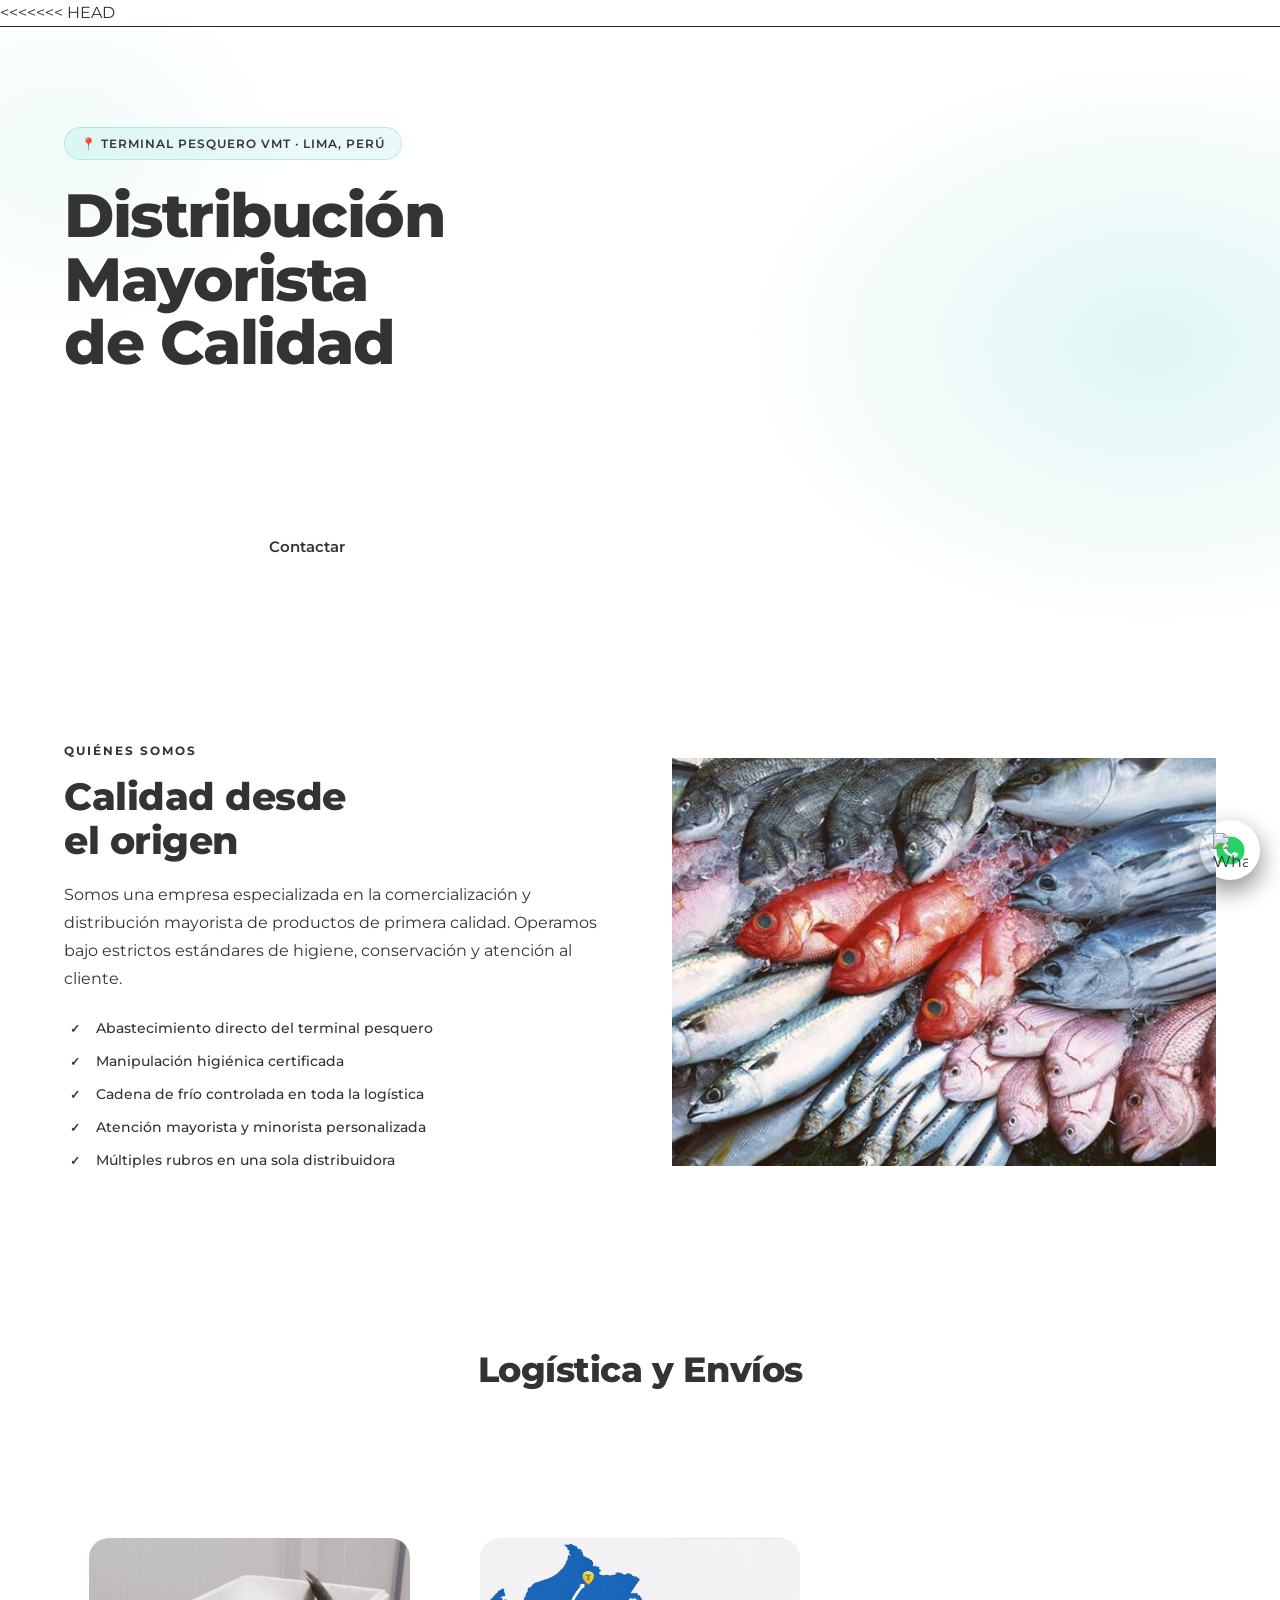
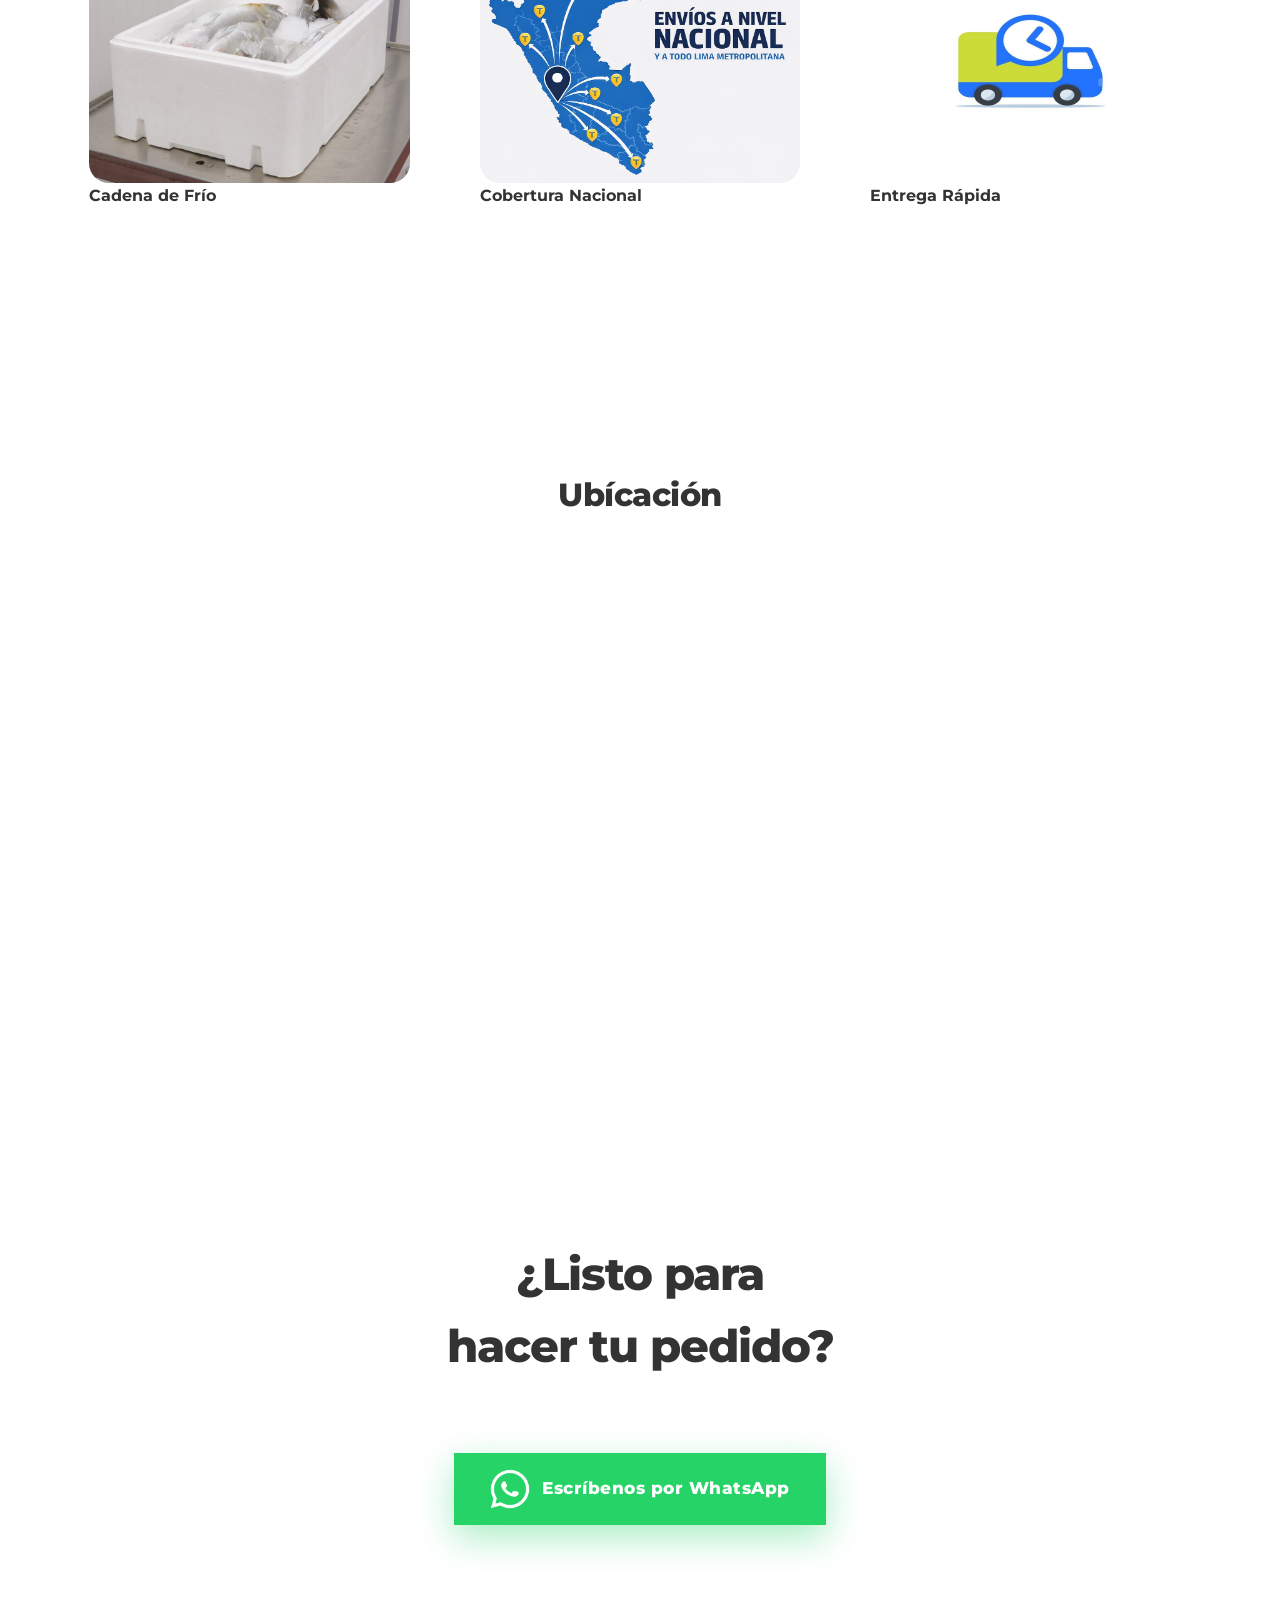
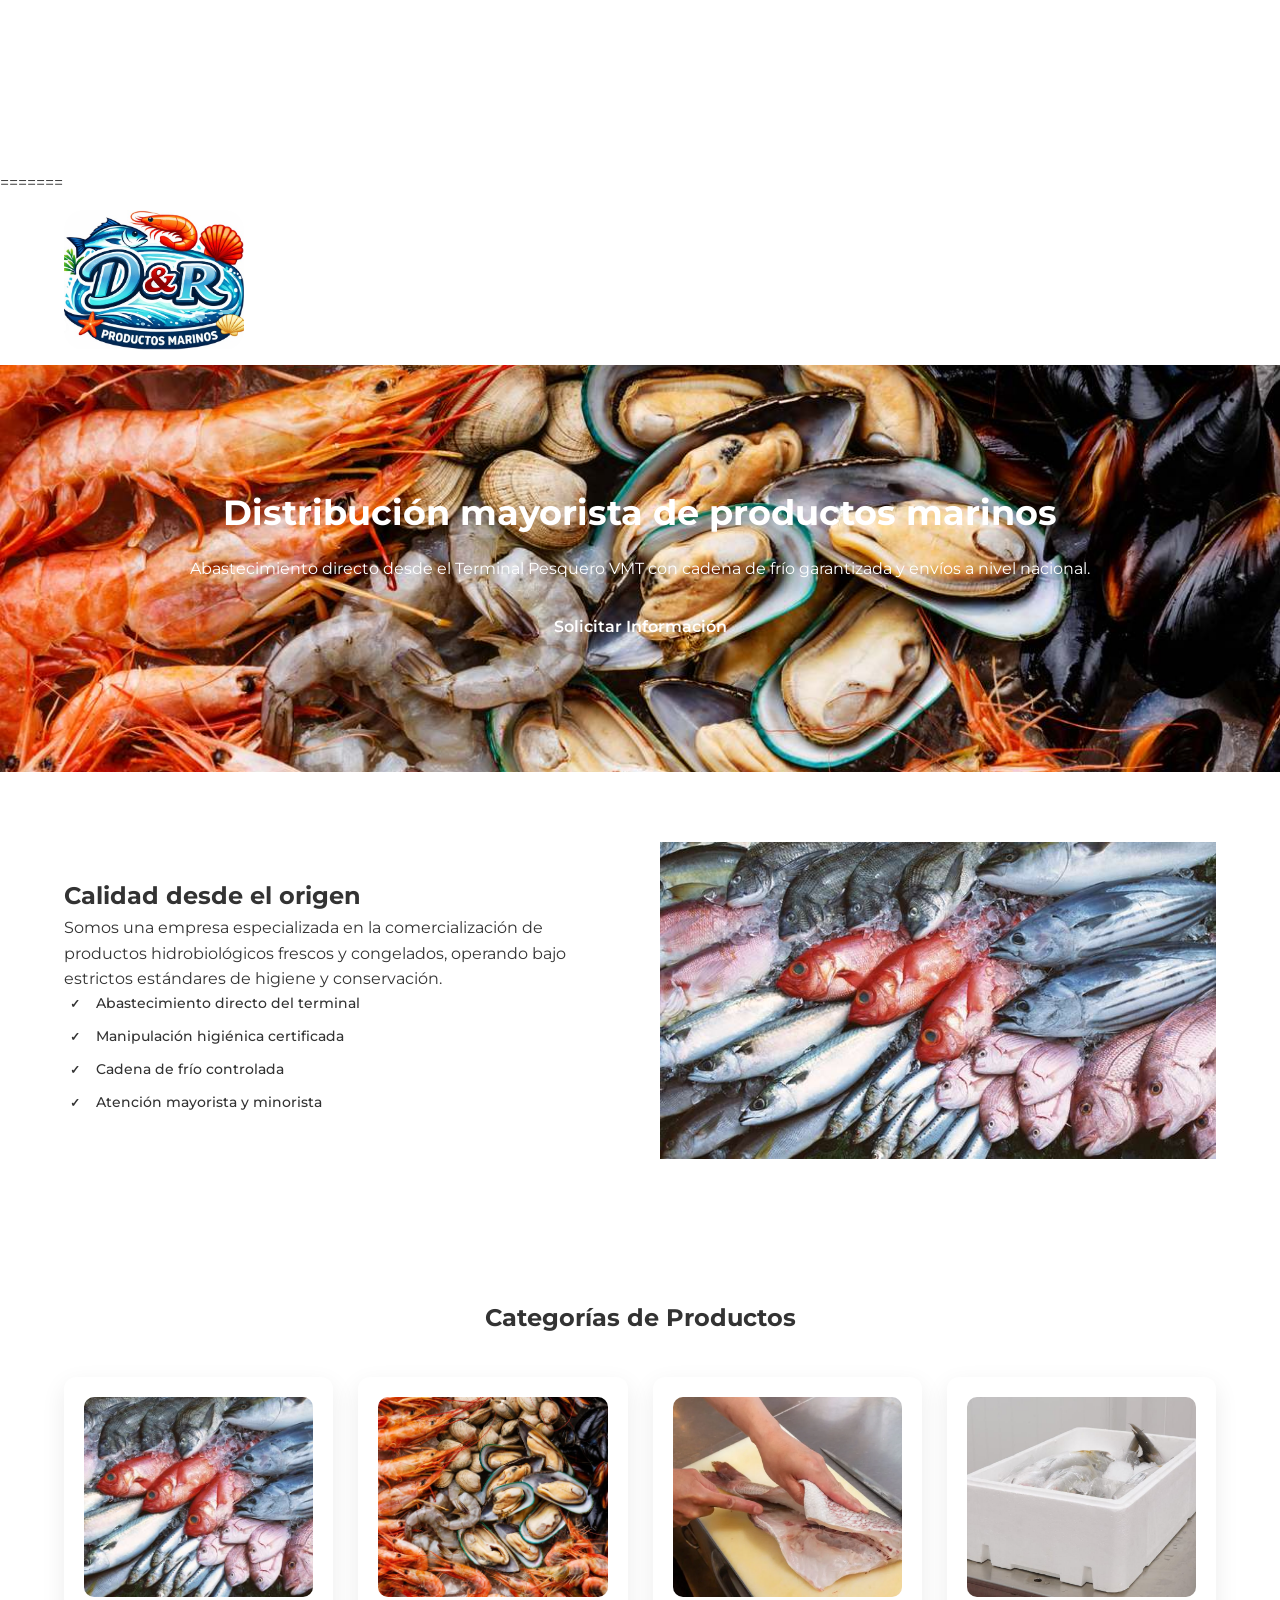
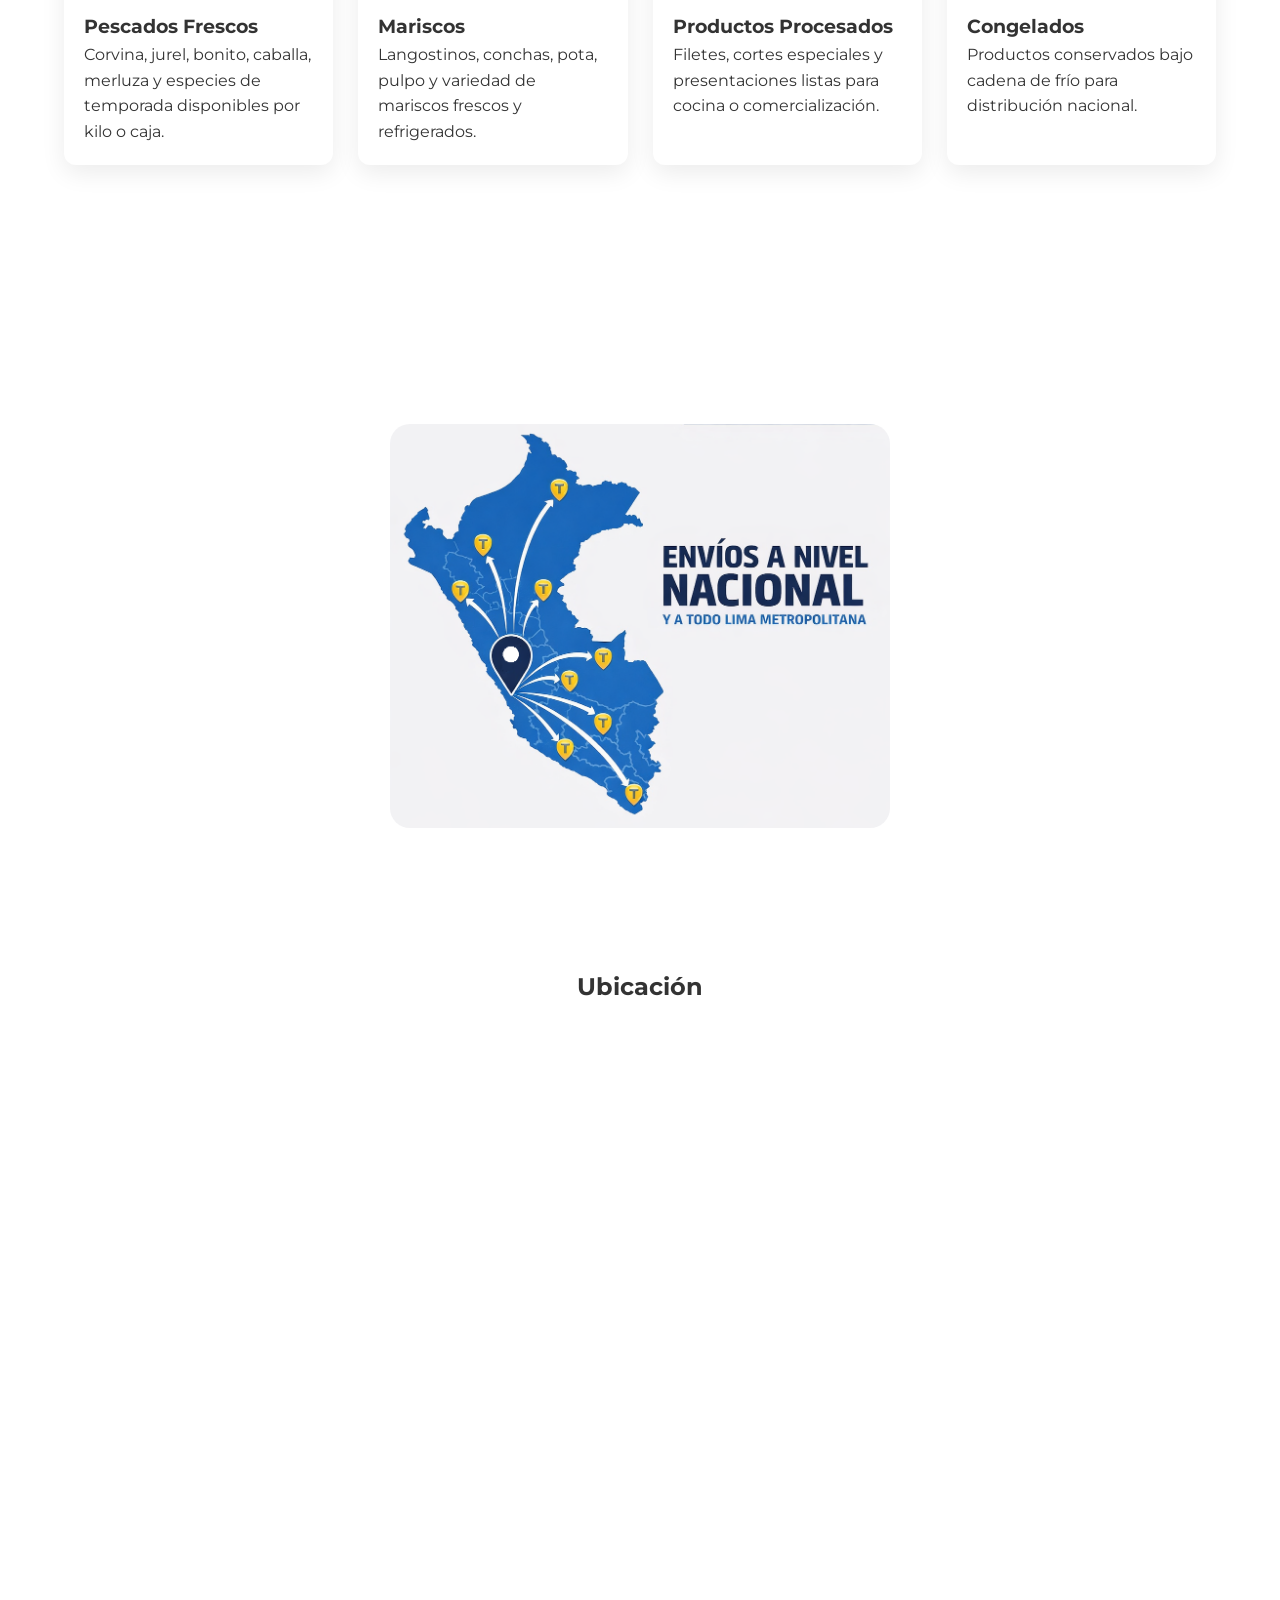
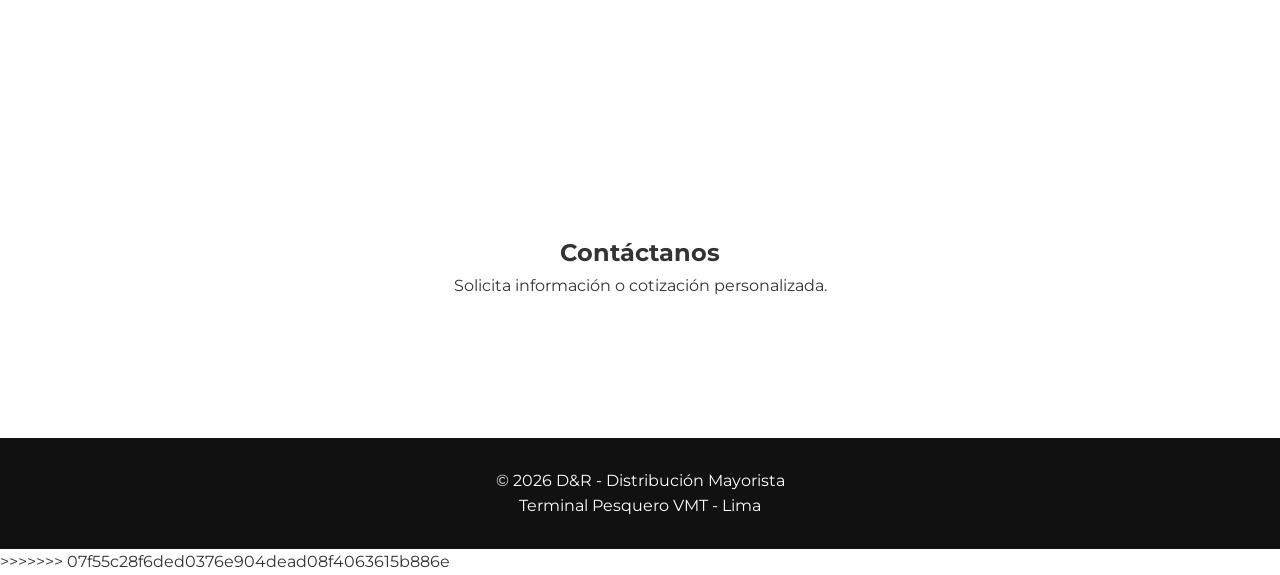
==== commit 4d62c930: "Primer commit desde otra carpeta" ====
--- a/index.html
+++ b/index.html
@@ -1,5 +1,6 @@
 <!doctype html>
 <html lang="es">
+<<<<<<< HEAD
 <head>
   <meta charset="UTF-8">
   <meta name="viewport" content="width=device-width, initial-scale=1.0">
@@ -198,4 +199,169 @@
     });
   </script>
 </body>
+=======
+  <head>
+    <meta charset="UTF-8" />
+    <meta name="viewport" content="width=device-width, initial-scale=1.0" />
+    <title>D&R | Distribución Mayorista de Productos Marinos</title>
+
+    <link rel="preconnect" href="https://fonts.googleapis.com" />
+    <link
+      href="https://fonts.googleapis.com/css2?family=Montserrat:wght@300;500;700&display=swap"
+      rel="stylesheet"
+    />
+
+    <link rel="stylesheet" href="css/styles.css" />
+  </head>
+  <body>
+    <header class="header">
+      <div class="container nav">
+        <img src="img/logo.jpg" alt="D&R Logo" class="logo2 img-fluid" />
+        <div class="logo">D & R</div>
+        <nav>
+          <a href="#empresa">Empresa</a>
+          <a href="#productos">Productos</a>
+          <a href="#logistica">Logística</a>
+          <a href="#contacto">Contacto</a>
+        </nav>
+      </div>
+    </header>
+
+    <!-- HERO -->
+    <section class="hero">
+      <div class="container hero-content">
+        <h1>Distribución mayorista de productos marinos</h1>
+        <p>
+          Abastecimiento directo desde el Terminal Pesquero VMT con cadena de
+          frío garantizada y envíos a nivel nacional.
+        </p>
+        <a href="#contacto" class="btn-primary">Solicitar Información</a>
+      </div>
+    </section>
+
+    <!-- EMPRESA -->
+    <section id="empresa" class="section light">
+      <div class="container grid-2">
+        <div>
+          <h2>Calidad desde el origen</h2>
+          <p>
+            Somos una empresa especializada en la comercialización de productos
+            hidrobiológicos frescos y congelados, operando bajo estrictos
+            estándares de higiene y conservación.
+          </p>
+          <ul class="check-list">
+            <li>Abastecimiento directo del terminal</li>
+            <li>Manipulación higiénica certificada</li>
+            <li>Cadena de frío controlada</li>
+            <li>Atención mayorista y minorista</li>
+          </ul>
+        </div>
+        <img src="img/pescados.jpg" alt="Productos marinos" class="img-fluid" />
+      </div>
+    </section>
+
+    <!-- PRODUCTOS -->
+    <section id="productos" class="section">
+      <div class="container">
+        <h2 class="center">Categorías de Productos</h2>
+
+        <div class="cards">
+          <div class="card">
+            <img src="img/pescados.jpg" class="img-fluid" />
+            <h3>Pescados Frescos</h3>
+            <p>
+              Corvina, jurel, bonito, caballa, merluza y especies de temporada
+              disponibles por kilo o caja.
+            </p>
+          </div>
+
+          <div class="card">
+            <img src="img/mariscos.jpg" class="img-fluid" />
+            <h3>Mariscos</h3>
+            <p>
+              Langostinos, conchas, pota, pulpo y variedad de mariscos frescos y
+              refrigerados.
+            </p>
+          </div>
+
+          <div class="card">
+            <img src="img/corte2.png" class="img-fluid" />
+            <h3>Productos Procesados</h3>
+            <p>
+              Filetes, cortes especiales y presentaciones listas para cocina o
+              comercialización.
+            </p>
+          </div>
+
+          <div class="card">
+            <img src="img/transporte_producto.jpg" class="img-fluid" />
+            <h3>Congelados</h3>
+            <p>
+              Productos conservados bajo cadena de frío para distribución
+              nacional.
+            </p>
+          </div>
+        </div>
+      </div>
+    </section>
+
+    <!-- LOGÍSTICA -->
+    <section id="logistica" class="section dark">
+      <div class="container center">
+        <h2>Logística y Envíos</h2>
+        <p>
+          Realizamos envíos a nivel nacional manteniendo la cadena de frío y
+          cumpliendo estrictamente los tiempos de entrega. Atendemos
+          restaurantes, cevicherías, distribuidores y mercados mayoristas.
+        </p>
+        <img
+          src="img/envio_nacional.png"
+          alt="envio nacional"
+          class="envio img-fluid"
+        />
+      </div>
+    </section>
+
+    <!-- UBICACIÓN -->
+    <section id="ubicacion" class="section light">
+      <div class="container center">
+        <h2>Ubicación</h2>
+
+        <div class="map-responsive">
+          <iframe
+            src="https://www.google.com/maps/embed?pb=!1m18!1m12!1m3!1d8506.24056300544!2d-76.94585940033457!3d-12.17165408411559!2m3!1f0!2f0!3f0!3m2!1i1024!2i768!4f13.1!3m3!1m2!1s0x9105b91dda3ed3d9%3A0xbc798930eeba817a!2sTerminal%20Pesquero%20VMT!5e0!3m2!1ses-419!2spe!4v1771599400957!5m2!1ses-419!2spe"
+            allowfullscreen=""
+            loading="lazy"
+          >
+          </iframe>
+        </div>
+      </div>
+    </section>
+
+    <section id="contacto" class="section light">
+      <div class="container center">
+        <h2>Contáctanos</h2>
+        <p>Solicita información o cotización personalizada.</p>
+        <a id="btn-whatsapp" class="btn-whatsapp" target="_blank"
+          >Escríbenos por WhatsApp</a
+        >
+      </div>
+    </section>
+
+    <footer class="footer">
+      <div class="container center">
+        <p>© 2026 D&R - Distribución Mayorista</p>
+        <p>Terminal Pesquero VMT - Lima</p>
+      </div>
+    </footer>
+
+    <!-- BOTÓN FLOTANTE -->
+    <a id="float-whatsapp" class="float-wsp" target="_blank">
+      <img src="img/whatsapp_logo.png" alt="WhatsApp" />
+    </a>
+
+    <script src="js/config.js"></script>
+    <script src="js/main.js"></script>
+  </body>
+>>>>>>> 07f55c28f6ded0376e904dead08f4063615b886e
 </html>
--- a/css/styles.css
+++ b/css/styles.css
@@ -1,3 +1,4 @@
+<<<<<<< HEAD
 /* ================================================================
    D&R DISTRIBUIDORA — ESTILOS GLOBALES v3
    styles.css
@@ -1284,3 +1285,274 @@
   .producto-grid { grid-template-columns: 1fr; }
   .rubros-grid { grid-template-columns: 1fr; }
 }
+=======
+:root {
+    --primary: #0B2545;
+    --secondary: #13315C;
+    --light: #F4F6F8;
+    --accent: #8bbd9c;
+}
+
+/* RESET */
+* {
+    margin: 0;
+    padding: 0;
+    box-sizing: border-box;
+}
+
+body {
+    font-family: 'Montserrat', sans-serif;
+    color: #333;
+    line-height: 1.6;
+}
+
+/* CONTENEDOR */
+.container {
+    width: 90%;
+    max-width: 1200px;
+    margin: auto;
+}
+
+/* IMÁGENES FLUIDAS */
+.img-fluid {
+    width: 100%;
+    height: auto;
+    display: block;
+}
+
+/* HEADER */
+.header {
+    background: var(--primary);
+    color: #fff;
+    padding: 15px 0;
+    position: sticky;
+    top: 0;
+    z-index: 1000;
+}
+
+.nav {
+    display: flex;
+    justify-content: space-between;
+    align-items: center;
+    flex-wrap: wrap;
+}
+
+.logo2 {
+    width: 180px;
+    border-radius: 20px;
+}
+
+.nav a {
+    color: #fff;
+    margin-left: 20px;
+    text-decoration: none;
+    font-weight: 500;
+}
+
+/* HERO RESPONSIVE */
+.hero {
+    background: url('../img/mariscos.jpg') no-repeat center/cover;
+    color: #fff;
+    padding: 120px 20px;
+    text-align: center;
+}
+
+.hero h1 {
+    font-size: 2.2rem;
+}
+
+.hero p {
+    margin-top: 15px;
+}
+
+/* BOTÓN */
+.btn-primary,
+.btn-whatsapp {
+    background: var(--accent);
+    color: #fff;
+    padding: 12px 25px;
+    border-radius: 30px;
+    text-decoration: none;
+    font-weight: 600;
+    display: inline-block;
+    margin-top: 20px;
+}
+
+/* SECCIONES */
+.section {
+    padding: 70px 0;
+}
+
+.light {
+    background: var(--light);
+}
+
+.dark {
+    background: var(--secondary);
+    color: #fff;
+}
+
+.center {
+    text-align: center;
+}
+
+/* GRID EMPRESA */
+.grid-2 {
+    display: grid;
+    grid-template-columns: 1fr 1fr;
+    gap: 40px;
+    align-items: center;
+}
+
+/* CARDS */
+.cards {
+    display: grid;
+    grid-template-columns: repeat(4, 1fr);
+    gap: 25px;
+    margin-top: 40px;
+}
+
+.card {
+    background: #fff;
+    padding: 20px;
+    border-radius: 12px;
+    box-shadow: 0 8px 25px rgba(0,0,0,0.08);
+    transition: 0.3s ease;
+}
+
+.card:hover {
+    transform: translateY(-6px);
+}
+
+.card img {
+    height: 200px;
+    object-fit: cover;
+    border-radius: 10px;
+    margin-bottom: 15px;
+}
+
+/* ENVÍO */
+.envio {
+    
+    max-width: 500px;
+    width: 100%;
+    display: block;
+    margin: 30px auto 0 auto;
+    border-radius: 20px;
+
+}
+
+.map-responsive {
+    position: relative;
+    width: 100%;
+    max-width: 100%;
+    padding-bottom: 56.25%; /* 16:9 */
+    height: 0;
+    margin: 40px auto 0 auto;
+    border-radius: 15px;
+    overflow: hidden;
+}
+
+.map-responsive iframe {
+    position: absolute;
+    top: 0;
+    left: 0;
+    width: 100%;
+    height: 100%;
+    border: 0;
+}
+.full-map {
+    width: 100%;
+    max-width: 100%;
+}
+/* FOOTER */
+.footer {
+    background: #111;
+    color: #fff;
+    padding: 30px 0;
+}
+
+/* BOTÓN FLOTANTE */
+.float-wsp {
+    position: fixed;
+    bottom: 20px;
+    right: 20px;
+    background: var(--accent);
+    width: 60px;
+    height: 60px;
+    border-radius: 50%;
+    display:flex;
+    align-items:center;
+    justify-content:center;
+    box-shadow: 0 10px 25px rgba(0,0,0,0.25);
+}
+
+.float-wsp img {
+    width: 35px;
+    height: 35px;
+}
+
+/* ============================= */
+/* 🔵 TABLET (<= 992px) */
+/* ============================= */
+
+@media (max-width: 992px) {
+
+    .grid-2 {
+        grid-template-columns: 1fr;
+        text-align: center;
+    }
+
+    .cards {
+        grid-template-columns: repeat(2, 1fr);
+    }
+
+    .hero h1 {
+        font-size: 1.8rem;
+    }
+
+}
+
+/* ============================= */
+/* 🟢 MÓVIL (<= 576px) */
+/* ============================= */
+
+@media (max-width: 576px) {
+
+    .nav {
+        flex-direction: column;
+        text-align: center;
+    }
+
+    .nav a {
+        margin: 10px 0;
+    }
+
+    .hero {
+        padding: 80px 15px;
+    }
+
+    .hero h1 {
+        font-size: 1.5rem;
+    }
+
+    .cards {
+        grid-template-columns: 1fr;
+    }
+
+    .section {
+        padding: 50px 0;
+    }
+
+    .float-wsp {
+        width: 70px;
+        height: 70px;
+    }
+
+    .float-wsp img {
+        width: 98px;
+        height: 98px;
+    }
+
+}
+>>>>>>> 07f55c28f6ded0376e904dead08f4063615b886e
--- a/css/styles.css
+++ b/css/styles.css
@@ -1,3 +1,4 @@
+<<<<<<< HEAD
 /* ================================================================
    D&R DISTRIBUIDORA — ESTILOS GLOBALES v3
    styles.css
@@ -1284,3 +1285,274 @@
   .producto-grid { grid-template-columns: 1fr; }
   .rubros-grid { grid-template-columns: 1fr; }
 }
+=======
+:root {
+    --primary: #0B2545;
+    --secondary: #13315C;
+    --light: #F4F6F8;
+    --accent: #8bbd9c;
+}
+
+/* RESET */
+* {
+    margin: 0;
+    padding: 0;
+    box-sizing: border-box;
+}
+
+body {
+    font-family: 'Montserrat', sans-serif;
+    color: #333;
+    line-height: 1.6;
+}
+
+/* CONTENEDOR */
+.container {
+    width: 90%;
+    max-width: 1200px;
+    margin: auto;
+}
+
+/* IMÁGENES FLUIDAS */
+.img-fluid {
+    width: 100%;
+    height: auto;
+    display: block;
+}
+
+/* HEADER */
+.header {
+    background: var(--primary);
+    color: #fff;
+    padding: 15px 0;
+    position: sticky;
+    top: 0;
+    z-index: 1000;
+}
+
+.nav {
+    display: flex;
+    justify-content: space-between;
+    align-items: center;
+    flex-wrap: wrap;
+}
+
+.logo2 {
+    width: 180px;
+    border-radius: 20px;
+}
+
+.nav a {
+    color: #fff;
+    margin-left: 20px;
+    text-decoration: none;
+    font-weight: 500;
+}
+
+/* HERO RESPONSIVE */
+.hero {
+    background: url('../img/mariscos.jpg') no-repeat center/cover;
+    color: #fff;
+    padding: 120px 20px;
+    text-align: center;
+}
+
+.hero h1 {
+    font-size: 2.2rem;
+}
+
+.hero p {
+    margin-top: 15px;
+}
+
+/* BOTÓN */
+.btn-primary,
+.btn-whatsapp {
+    background: var(--accent);
+    color: #fff;
+    padding: 12px 25px;
+    border-radius: 30px;
+    text-decoration: none;
+    font-weight: 600;
+    display: inline-block;
+    margin-top: 20px;
+}
+
+/* SECCIONES */
+.section {
+    padding: 70px 0;
+}
+
+.light {
+    background: var(--light);
+}
+
+.dark {
+    background: var(--secondary);
+    color: #fff;
+}
+
+.center {
+    text-align: center;
+}
+
+/* GRID EMPRESA */
+.grid-2 {
+    display: grid;
+    grid-template-columns: 1fr 1fr;
+    gap: 40px;
+    align-items: center;
+}
+
+/* CARDS */
+.cards {
+    display: grid;
+    grid-template-columns: repeat(4, 1fr);
+    gap: 25px;
+    margin-top: 40px;
+}
+
+.card {
+    background: #fff;
+    padding: 20px;
+    border-radius: 12px;
+    box-shadow: 0 8px 25px rgba(0,0,0,0.08);
+    transition: 0.3s ease;
+}
+
+.card:hover {
+    transform: translateY(-6px);
+}
+
+.card img {
+    height: 200px;
+    object-fit: cover;
+    border-radius: 10px;
+    margin-bottom: 15px;
+}
+
+/* ENVÍO */
+.envio {
+    
+    max-width: 500px;
+    width: 100%;
+    display: block;
+    margin: 30px auto 0 auto;
+    border-radius: 20px;
+
+}
+
+.map-responsive {
+    position: relative;
+    width: 100%;
+    max-width: 100%;
+    padding-bottom: 56.25%; /* 16:9 */
+    height: 0;
+    margin: 40px auto 0 auto;
+    border-radius: 15px;
+    overflow: hidden;
+}
+
+.map-responsive iframe {
+    position: absolute;
+    top: 0;
+    left: 0;
+    width: 100%;
+    height: 100%;
+    border: 0;
+}
+.full-map {
+    width: 100%;
+    max-width: 100%;
+}
+/* FOOTER */
+.footer {
+    background: #111;
+    color: #fff;
+    padding: 30px 0;
+}
+
+/* BOTÓN FLOTANTE */
+.float-wsp {
+    position: fixed;
+    bottom: 20px;
+    right: 20px;
+    background: var(--accent);
+    width: 60px;
+    height: 60px;
+    border-radius: 50%;
+    display:flex;
+    align-items:center;
+    justify-content:center;
+    box-shadow: 0 10px 25px rgba(0,0,0,0.25);
+}
+
+.float-wsp img {
+    width: 35px;
+    height: 35px;
+}
+
+/* ============================= */
+/* 🔵 TABLET (<= 992px) */
+/* ============================= */
+
+@media (max-width: 992px) {
+
+    .grid-2 {
+        grid-template-columns: 1fr;
+        text-align: center;
+    }
+
+    .cards {
+        grid-template-columns: repeat(2, 1fr);
+    }
+
+    .hero h1 {
+        font-size: 1.8rem;
+    }
+
+}
+
+/* ============================= */
+/* 🟢 MÓVIL (<= 576px) */
+/* ============================= */
+
+@media (max-width: 576px) {
+
+    .nav {
+        flex-direction: column;
+        text-align: center;
+    }
+
+    .nav a {
+        margin: 10px 0;
+    }
+
+    .hero {
+        padding: 80px 15px;
+    }
+
+    .hero h1 {
+        font-size: 1.5rem;
+    }
+
+    .cards {
+        grid-template-columns: 1fr;
+    }
+
+    .section {
+        padding: 50px 0;
+    }
+
+    .float-wsp {
+        width: 70px;
+        height: 70px;
+    }
+
+    .float-wsp img {
+        width: 98px;
+        height: 98px;
+    }
+
+}
+>>>>>>> 07f55c28f6ded0376e904dead08f4063615b886e
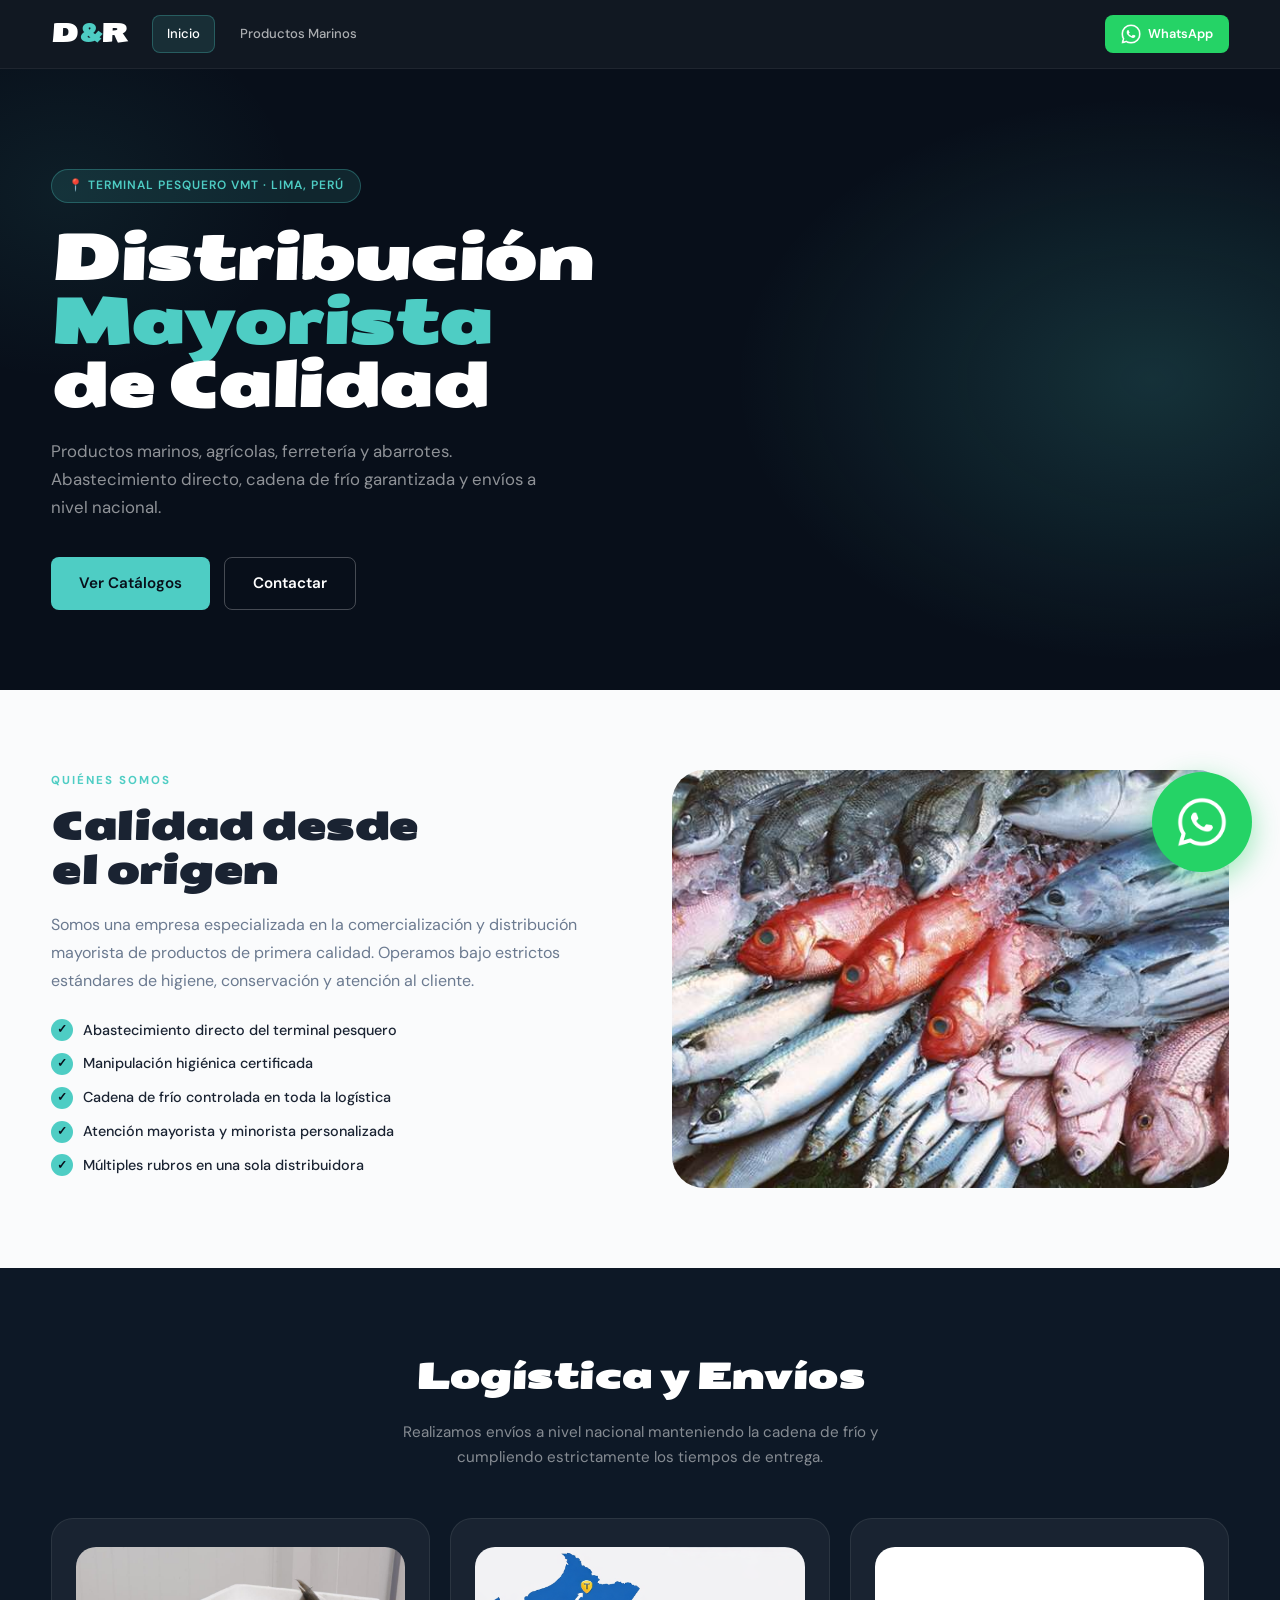
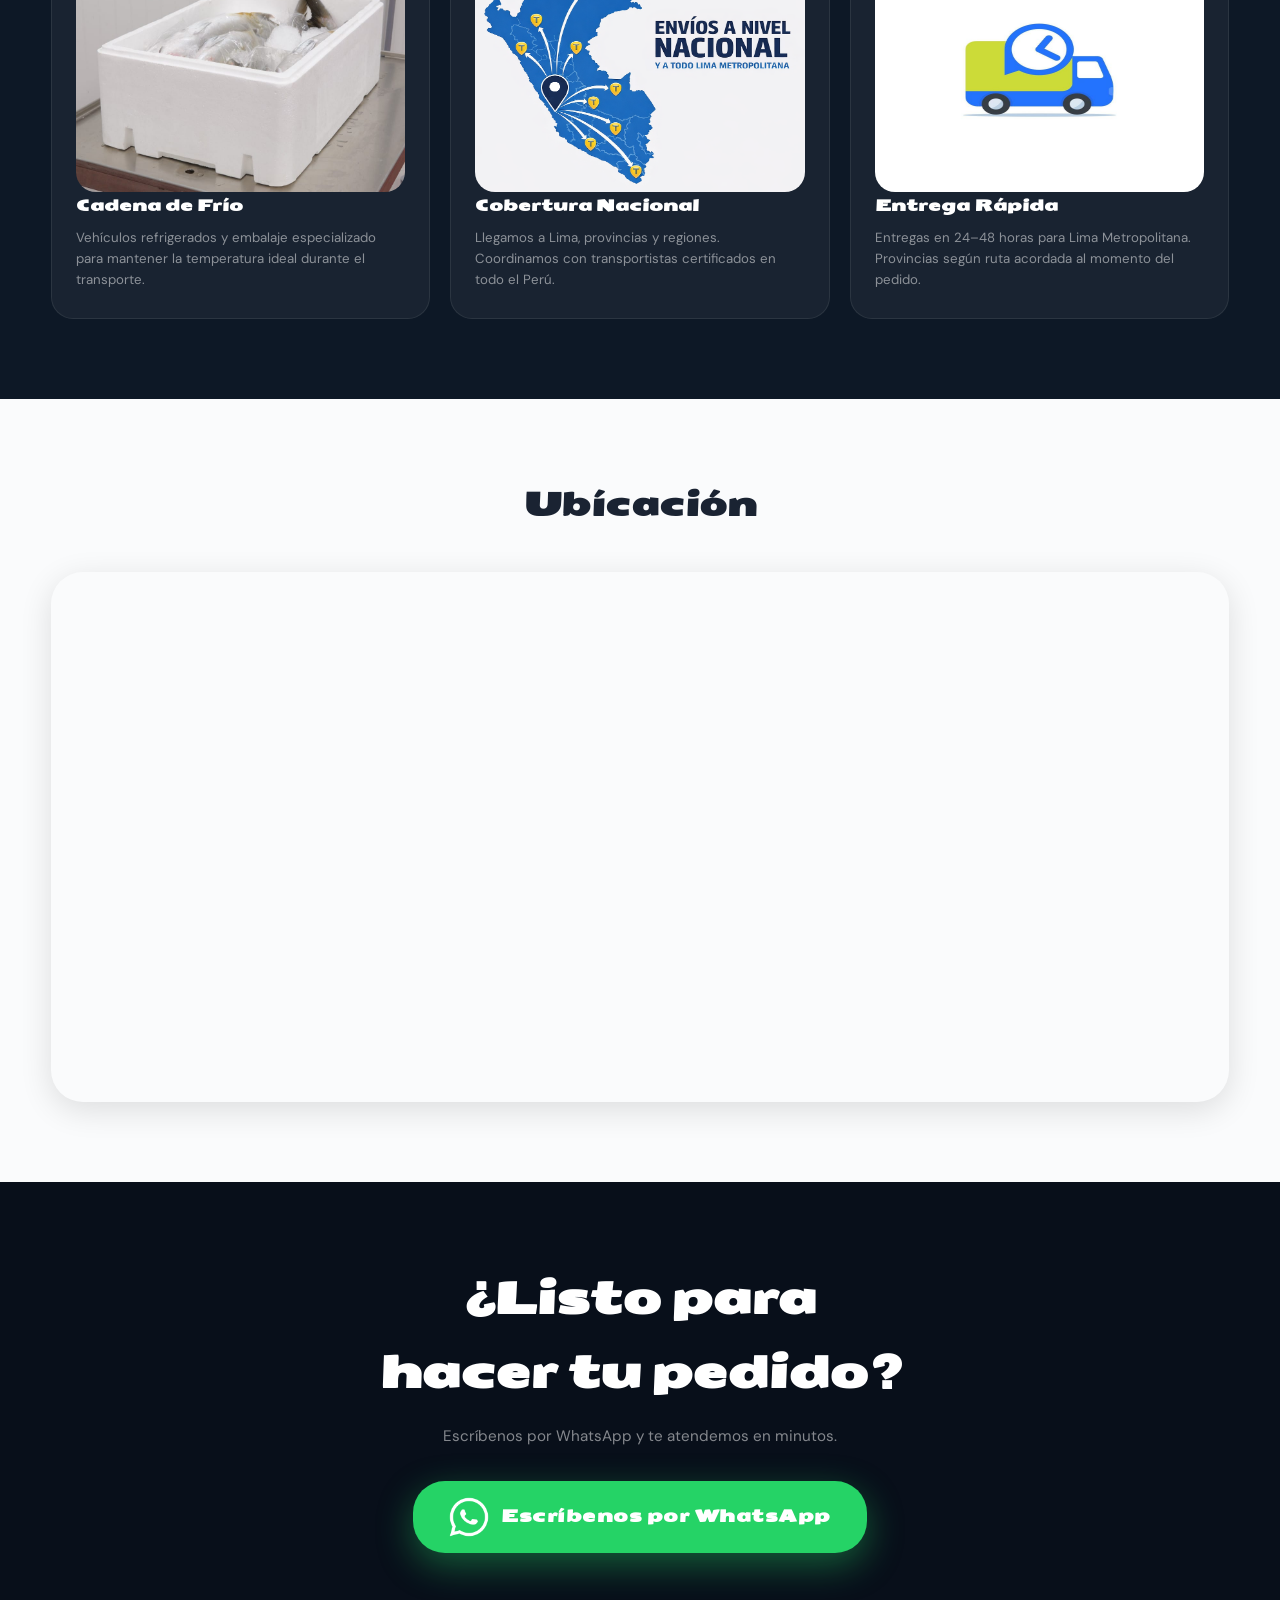
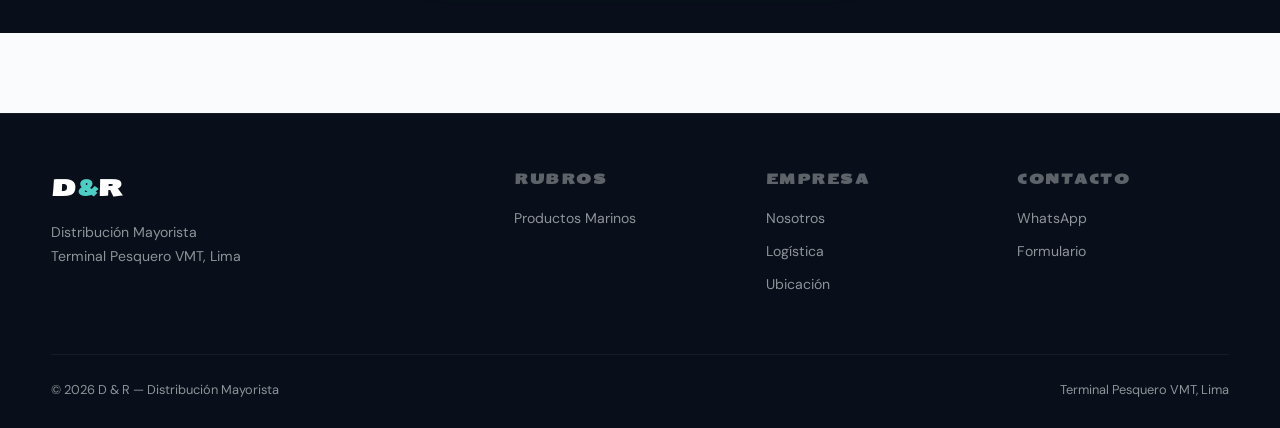
==== commit 689a7370: "Primer commit desde otra carpeta 3" ====
--- a/index.html
+++ b/index.html
@@ -1,6 +1,5 @@
 <!doctype html>
 <html lang="es">
-<<<<<<< HEAD
 <head>
   <meta charset="UTF-8">
   <meta name="viewport" content="width=device-width, initial-scale=1.0">
@@ -199,169 +198,4 @@
     });
   </script>
 </body>
-=======
-  <head>
-    <meta charset="UTF-8" />
-    <meta name="viewport" content="width=device-width, initial-scale=1.0" />
-    <title>D&R | Distribución Mayorista de Productos Marinos</title>
-
-    <link rel="preconnect" href="https://fonts.googleapis.com" />
-    <link
-      href="https://fonts.googleapis.com/css2?family=Montserrat:wght@300;500;700&display=swap"
-      rel="stylesheet"
-    />
-
-    <link rel="stylesheet" href="css/styles.css" />
-  </head>
-  <body>
-    <header class="header">
-      <div class="container nav">
-        <img src="img/logo.jpg" alt="D&R Logo" class="logo2 img-fluid" />
-        <div class="logo">D & R</div>
-        <nav>
-          <a href="#empresa">Empresa</a>
-          <a href="#productos">Productos</a>
-          <a href="#logistica">Logística</a>
-          <a href="#contacto">Contacto</a>
-        </nav>
-      </div>
-    </header>
-
-    <!-- HERO -->
-    <section class="hero">
-      <div class="container hero-content">
-        <h1>Distribución mayorista de productos marinos</h1>
-        <p>
-          Abastecimiento directo desde el Terminal Pesquero VMT con cadena de
-          frío garantizada y envíos a nivel nacional.
-        </p>
-        <a href="#contacto" class="btn-primary">Solicitar Información</a>
-      </div>
-    </section>
-
-    <!-- EMPRESA -->
-    <section id="empresa" class="section light">
-      <div class="container grid-2">
-        <div>
-          <h2>Calidad desde el origen</h2>
-          <p>
-            Somos una empresa especializada en la comercialización de productos
-            hidrobiológicos frescos y congelados, operando bajo estrictos
-            estándares de higiene y conservación.
-          </p>
-          <ul class="check-list">
-            <li>Abastecimiento directo del terminal</li>
-            <li>Manipulación higiénica certificada</li>
-            <li>Cadena de frío controlada</li>
-            <li>Atención mayorista y minorista</li>
-          </ul>
-        </div>
-        <img src="img/pescados.jpg" alt="Productos marinos" class="img-fluid" />
-      </div>
-    </section>
-
-    <!-- PRODUCTOS -->
-    <section id="productos" class="section">
-      <div class="container">
-        <h2 class="center">Categorías de Productos</h2>
-
-        <div class="cards">
-          <div class="card">
-            <img src="img/pescados.jpg" class="img-fluid" />
-            <h3>Pescados Frescos</h3>
-            <p>
-              Corvina, jurel, bonito, caballa, merluza y especies de temporada
-              disponibles por kilo o caja.
-            </p>
-          </div>
-
-          <div class="card">
-            <img src="img/mariscos.jpg" class="img-fluid" />
-            <h3>Mariscos</h3>
-            <p>
-              Langostinos, conchas, pota, pulpo y variedad de mariscos frescos y
-              refrigerados.
-            </p>
-          </div>
-
-          <div class="card">
-            <img src="img/corte2.png" class="img-fluid" />
-            <h3>Productos Procesados</h3>
-            <p>
-              Filetes, cortes especiales y presentaciones listas para cocina o
-              comercialización.
-            </p>
-          </div>
-
-          <div class="card">
-            <img src="img/transporte_producto.jpg" class="img-fluid" />
-            <h3>Congelados</h3>
-            <p>
-              Productos conservados bajo cadena de frío para distribución
-              nacional.
-            </p>
-          </div>
-        </div>
-      </div>
-    </section>
-
-    <!-- LOGÍSTICA -->
-    <section id="logistica" class="section dark">
-      <div class="container center">
-        <h2>Logística y Envíos</h2>
-        <p>
-          Realizamos envíos a nivel nacional manteniendo la cadena de frío y
-          cumpliendo estrictamente los tiempos de entrega. Atendemos
-          restaurantes, cevicherías, distribuidores y mercados mayoristas.
-        </p>
-        <img
-          src="img/envio_nacional.png"
-          alt="envio nacional"
-          class="envio img-fluid"
-        />
-      </div>
-    </section>
-
-    <!-- UBICACIÓN -->
-    <section id="ubicacion" class="section light">
-      <div class="container center">
-        <h2>Ubicación</h2>
-
-        <div class="map-responsive">
-          <iframe
-            src="https://www.google.com/maps/embed?pb=!1m18!1m12!1m3!1d8506.24056300544!2d-76.94585940033457!3d-12.17165408411559!2m3!1f0!2f0!3f0!3m2!1i1024!2i768!4f13.1!3m3!1m2!1s0x9105b91dda3ed3d9%3A0xbc798930eeba817a!2sTerminal%20Pesquero%20VMT!5e0!3m2!1ses-419!2spe!4v1771599400957!5m2!1ses-419!2spe"
-            allowfullscreen=""
-            loading="lazy"
-          >
-          </iframe>
-        </div>
-      </div>
-    </section>
-
-    <section id="contacto" class="section light">
-      <div class="container center">
-        <h2>Contáctanos</h2>
-        <p>Solicita información o cotización personalizada.</p>
-        <a id="btn-whatsapp" class="btn-whatsapp" target="_blank"
-          >Escríbenos por WhatsApp</a
-        >
-      </div>
-    </section>
-
-    <footer class="footer">
-      <div class="container center">
-        <p>© 2026 D&R - Distribución Mayorista</p>
-        <p>Terminal Pesquero VMT - Lima</p>
-      </div>
-    </footer>
-
-    <!-- BOTÓN FLOTANTE -->
-    <a id="float-whatsapp" class="float-wsp" target="_blank">
-      <img src="img/whatsapp_logo.png" alt="WhatsApp" />
-    </a>
-
-    <script src="js/config.js"></script>
-    <script src="js/main.js"></script>
-  </body>
->>>>>>> 07f55c28f6ded0376e904dead08f4063615b886e
 </html>
--- a/css/styles.css
+++ b/css/styles.css
@@ -1,4 +1,3 @@
-<<<<<<< HEAD
 /* ================================================================
    D&R DISTRIBUIDORA — ESTILOS GLOBALES v3
    styles.css
@@ -1284,275 +1283,4 @@
 @media (max-width: 380px) {
   .producto-grid { grid-template-columns: 1fr; }
   .rubros-grid { grid-template-columns: 1fr; }
-}
-=======
-:root {
-    --primary: #0B2545;
-    --secondary: #13315C;
-    --light: #F4F6F8;
-    --accent: #8bbd9c;
-}
-
-/* RESET */
-* {
-    margin: 0;
-    padding: 0;
-    box-sizing: border-box;
-}
-
-body {
-    font-family: 'Montserrat', sans-serif;
-    color: #333;
-    line-height: 1.6;
-}
-
-/* CONTENEDOR */
-.container {
-    width: 90%;
-    max-width: 1200px;
-    margin: auto;
-}
-
-/* IMÁGENES FLUIDAS */
-.img-fluid {
-    width: 100%;
-    height: auto;
-    display: block;
-}
-
-/* HEADER */
-.header {
-    background: var(--primary);
-    color: #fff;
-    padding: 15px 0;
-    position: sticky;
-    top: 0;
-    z-index: 1000;
-}
-
-.nav {
-    display: flex;
-    justify-content: space-between;
-    align-items: center;
-    flex-wrap: wrap;
-}
-
-.logo2 {
-    width: 180px;
-    border-radius: 20px;
-}
-
-.nav a {
-    color: #fff;
-    margin-left: 20px;
-    text-decoration: none;
-    font-weight: 500;
-}
-
-/* HERO RESPONSIVE */
-.hero {
-    background: url('../img/mariscos.jpg') no-repeat center/cover;
-    color: #fff;
-    padding: 120px 20px;
-    text-align: center;
-}
-
-.hero h1 {
-    font-size: 2.2rem;
-}
-
-.hero p {
-    margin-top: 15px;
-}
-
-/* BOTÓN */
-.btn-primary,
-.btn-whatsapp {
-    background: var(--accent);
-    color: #fff;
-    padding: 12px 25px;
-    border-radius: 30px;
-    text-decoration: none;
-    font-weight: 600;
-    display: inline-block;
-    margin-top: 20px;
-}
-
-/* SECCIONES */
-.section {
-    padding: 70px 0;
-}
-
-.light {
-    background: var(--light);
-}
-
-.dark {
-    background: var(--secondary);
-    color: #fff;
-}
-
-.center {
-    text-align: center;
-}
-
-/* GRID EMPRESA */
-.grid-2 {
-    display: grid;
-    grid-template-columns: 1fr 1fr;
-    gap: 40px;
-    align-items: center;
-}
-
-/* CARDS */
-.cards {
-    display: grid;
-    grid-template-columns: repeat(4, 1fr);
-    gap: 25px;
-    margin-top: 40px;
-}
-
-.card {
-    background: #fff;
-    padding: 20px;
-    border-radius: 12px;
-    box-shadow: 0 8px 25px rgba(0,0,0,0.08);
-    transition: 0.3s ease;
-}
-
-.card:hover {
-    transform: translateY(-6px);
-}
-
-.card img {
-    height: 200px;
-    object-fit: cover;
-    border-radius: 10px;
-    margin-bottom: 15px;
-}
-
-/* ENVÍO */
-.envio {
-    
-    max-width: 500px;
-    width: 100%;
-    display: block;
-    margin: 30px auto 0 auto;
-    border-radius: 20px;
-
-}
-
-.map-responsive {
-    position: relative;
-    width: 100%;
-    max-width: 100%;
-    padding-bottom: 56.25%; /* 16:9 */
-    height: 0;
-    margin: 40px auto 0 auto;
-    border-radius: 15px;
-    overflow: hidden;
-}
-
-.map-responsive iframe {
-    position: absolute;
-    top: 0;
-    left: 0;
-    width: 100%;
-    height: 100%;
-    border: 0;
-}
-.full-map {
-    width: 100%;
-    max-width: 100%;
-}
-/* FOOTER */
-.footer {
-    background: #111;
-    color: #fff;
-    padding: 30px 0;
-}
-
-/* BOTÓN FLOTANTE */
-.float-wsp {
-    position: fixed;
-    bottom: 20px;
-    right: 20px;
-    background: var(--accent);
-    width: 60px;
-    height: 60px;
-    border-radius: 50%;
-    display:flex;
-    align-items:center;
-    justify-content:center;
-    box-shadow: 0 10px 25px rgba(0,0,0,0.25);
-}
-
-.float-wsp img {
-    width: 35px;
-    height: 35px;
-}
-
-/* ============================= */
-/* 🔵 TABLET (<= 992px) */
-/* ============================= */
-
-@media (max-width: 992px) {
-
-    .grid-2 {
-        grid-template-columns: 1fr;
-        text-align: center;
-    }
-
-    .cards {
-        grid-template-columns: repeat(2, 1fr);
-    }
-
-    .hero h1 {
-        font-size: 1.8rem;
-    }
-
-}
-
-/* ============================= */
-/* 🟢 MÓVIL (<= 576px) */
-/* ============================= */
-
-@media (max-width: 576px) {
-
-    .nav {
-        flex-direction: column;
-        text-align: center;
-    }
-
-    .nav a {
-        margin: 10px 0;
-    }
-
-    .hero {
-        padding: 80px 15px;
-    }
-
-    .hero h1 {
-        font-size: 1.5rem;
-    }
-
-    .cards {
-        grid-template-columns: 1fr;
-    }
-
-    .section {
-        padding: 50px 0;
-    }
-
-    .float-wsp {
-        width: 70px;
-        height: 70px;
-    }
-
-    .float-wsp img {
-        width: 98px;
-        height: 98px;
-    }
-
-}
->>>>>>> 07f55c28f6ded0376e904dead08f4063615b886e
+}
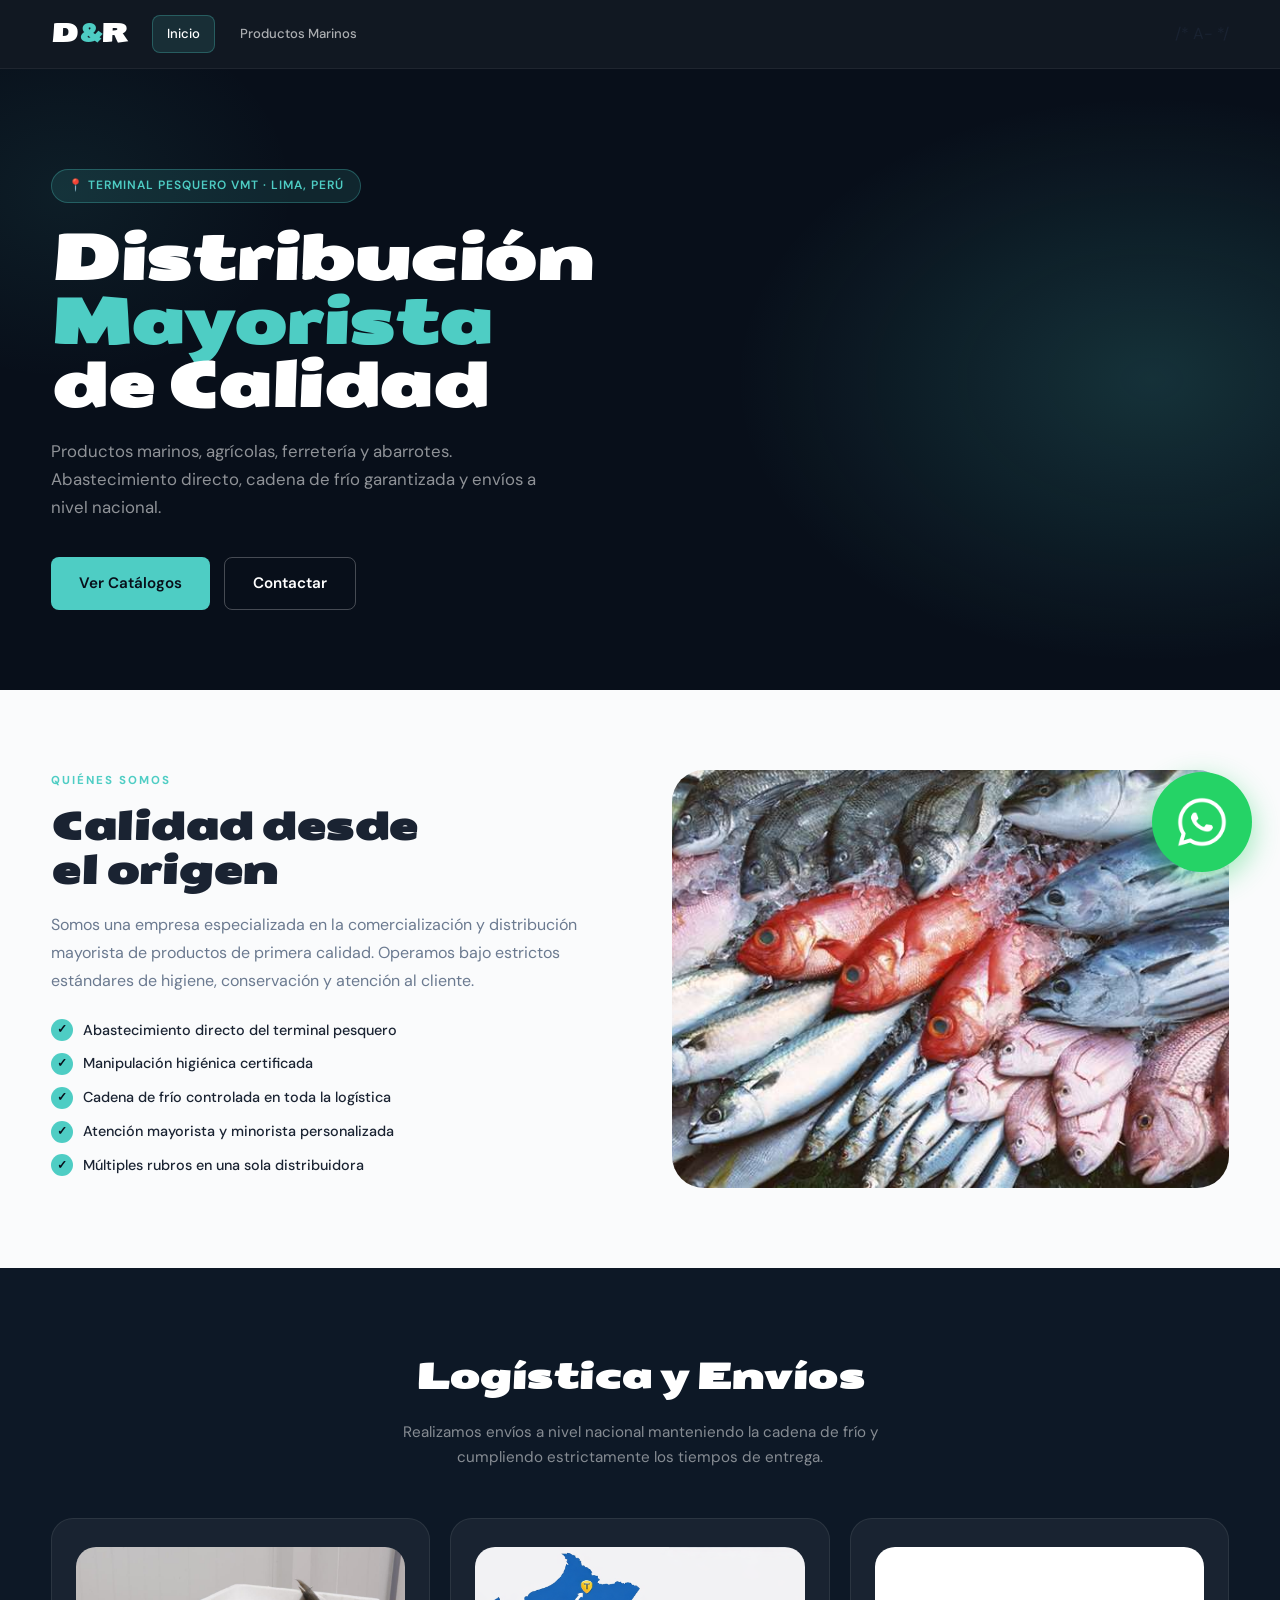
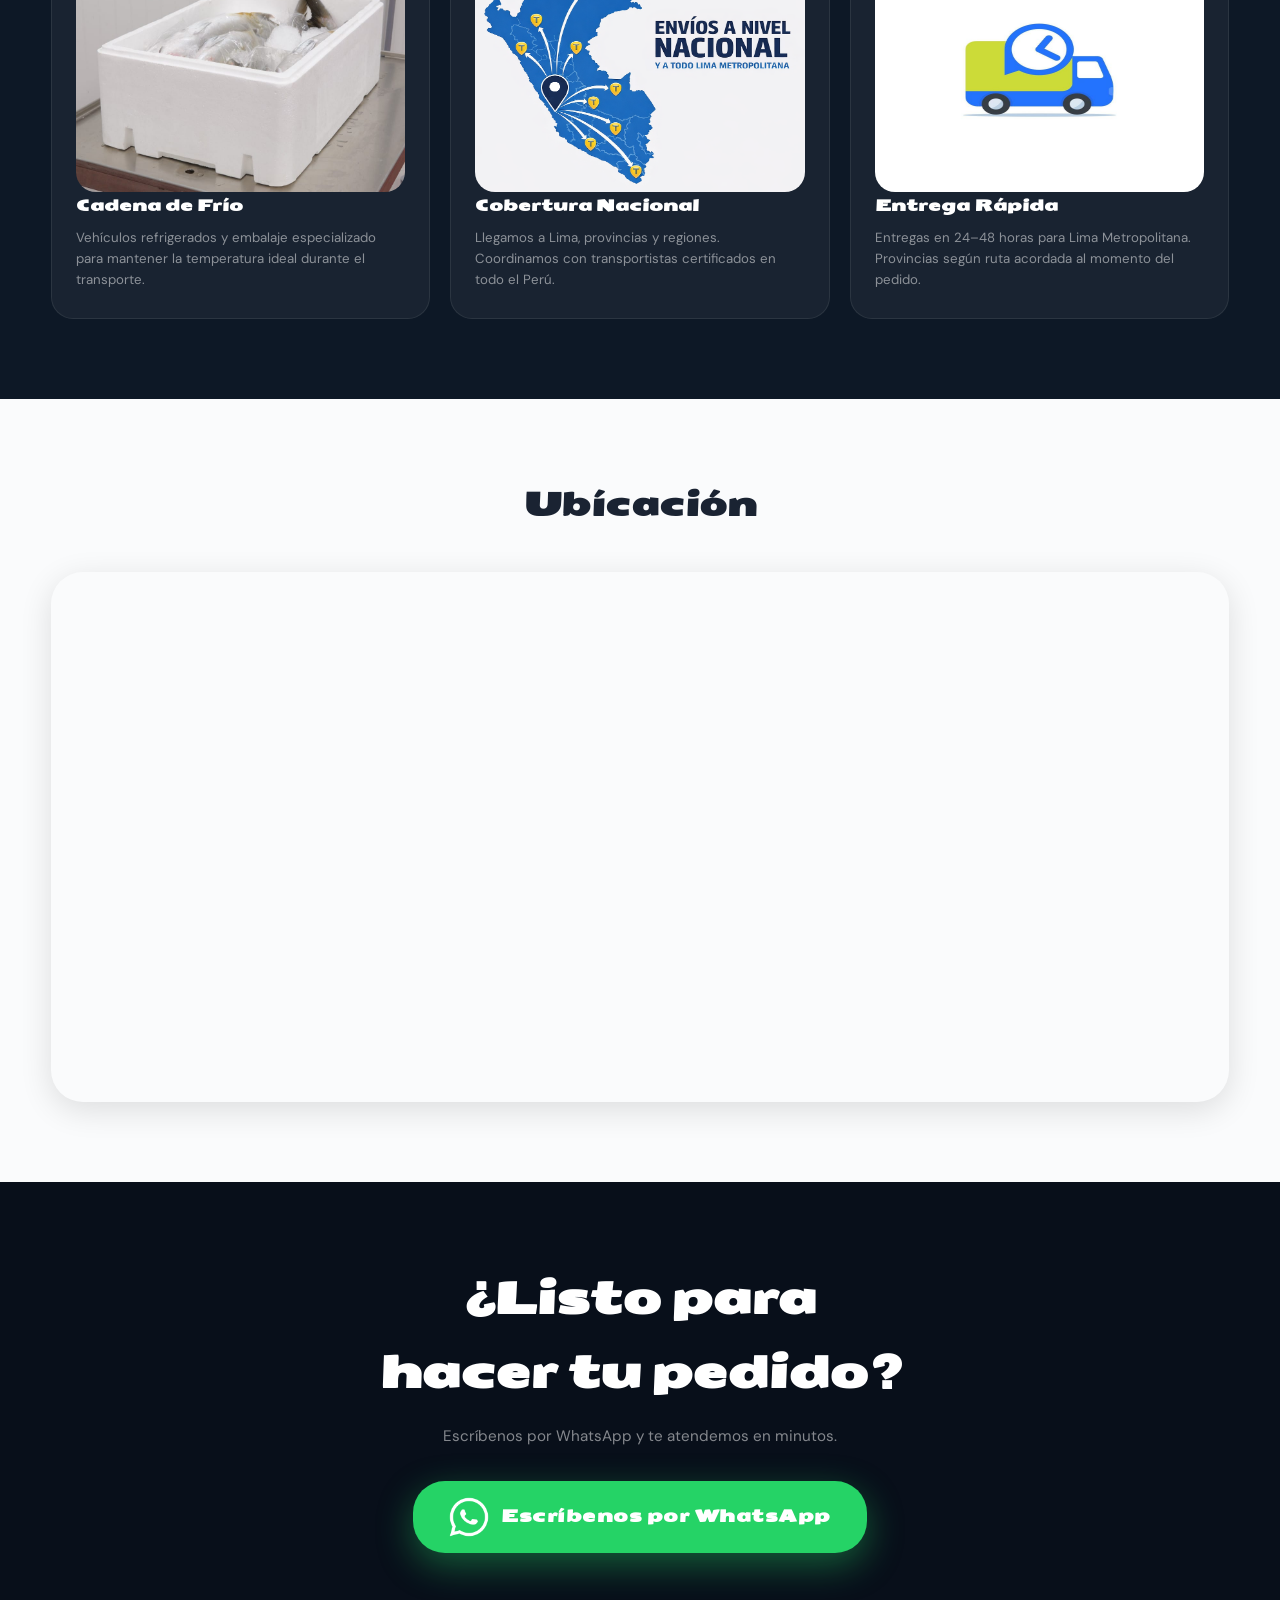
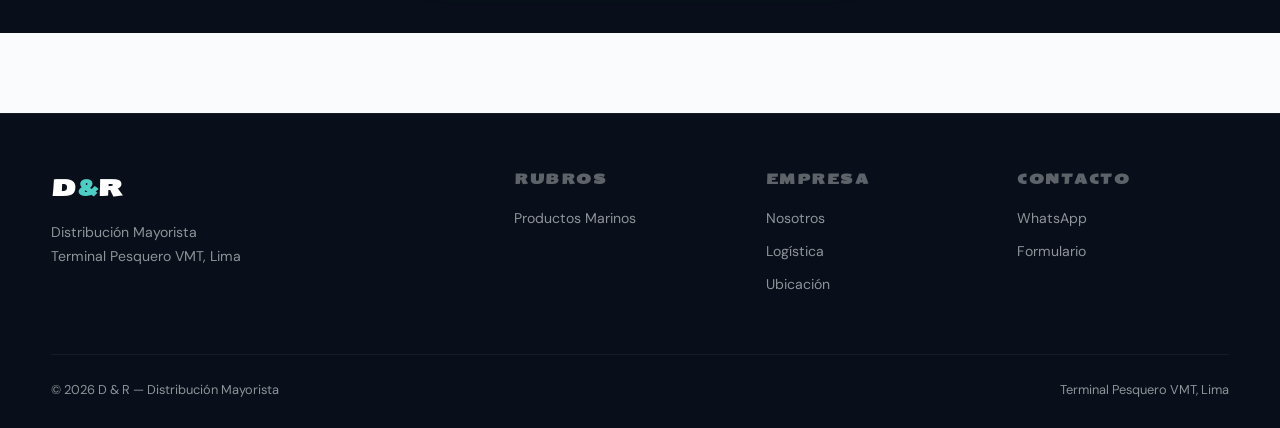
==== commit 395070dc: "template" ====
--- a/index.html
+++ b/index.html
@@ -24,7 +24,7 @@
         Abastecimiento directo, cadena de frío garantizada y envíos a nivel nacional.
       </p>
       <div class="hero-btns">
-        <a href="marino.html" class="btn btn-primary" style="font-size:.95rem;padding:13px 28px">
+        <a href="/templates/marino.html" class="btn btn-primary" style="font-size:.95rem;padding:13px 28px">
           Ver Catálogos
         </a>
         <a href="#contacto" class="btn btn-outline" style="font-size:.95rem;padding:13px 28px">
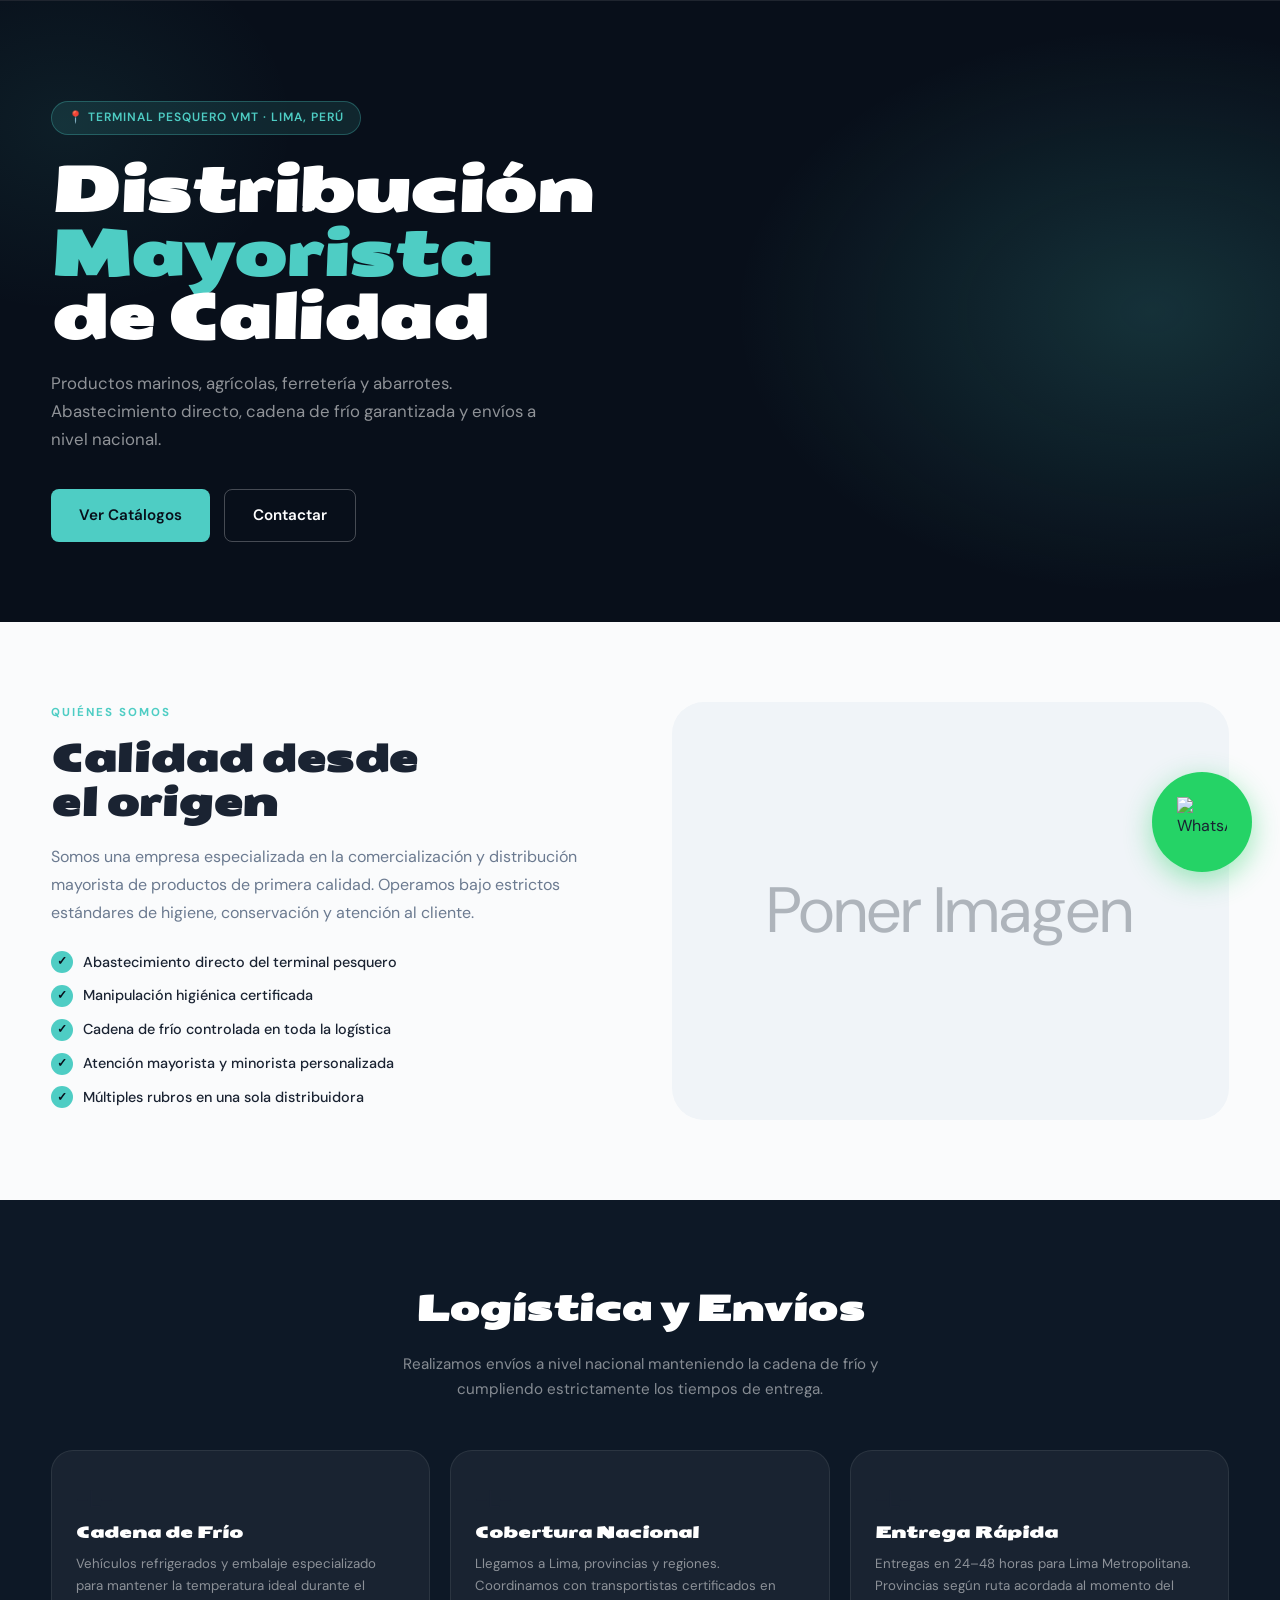
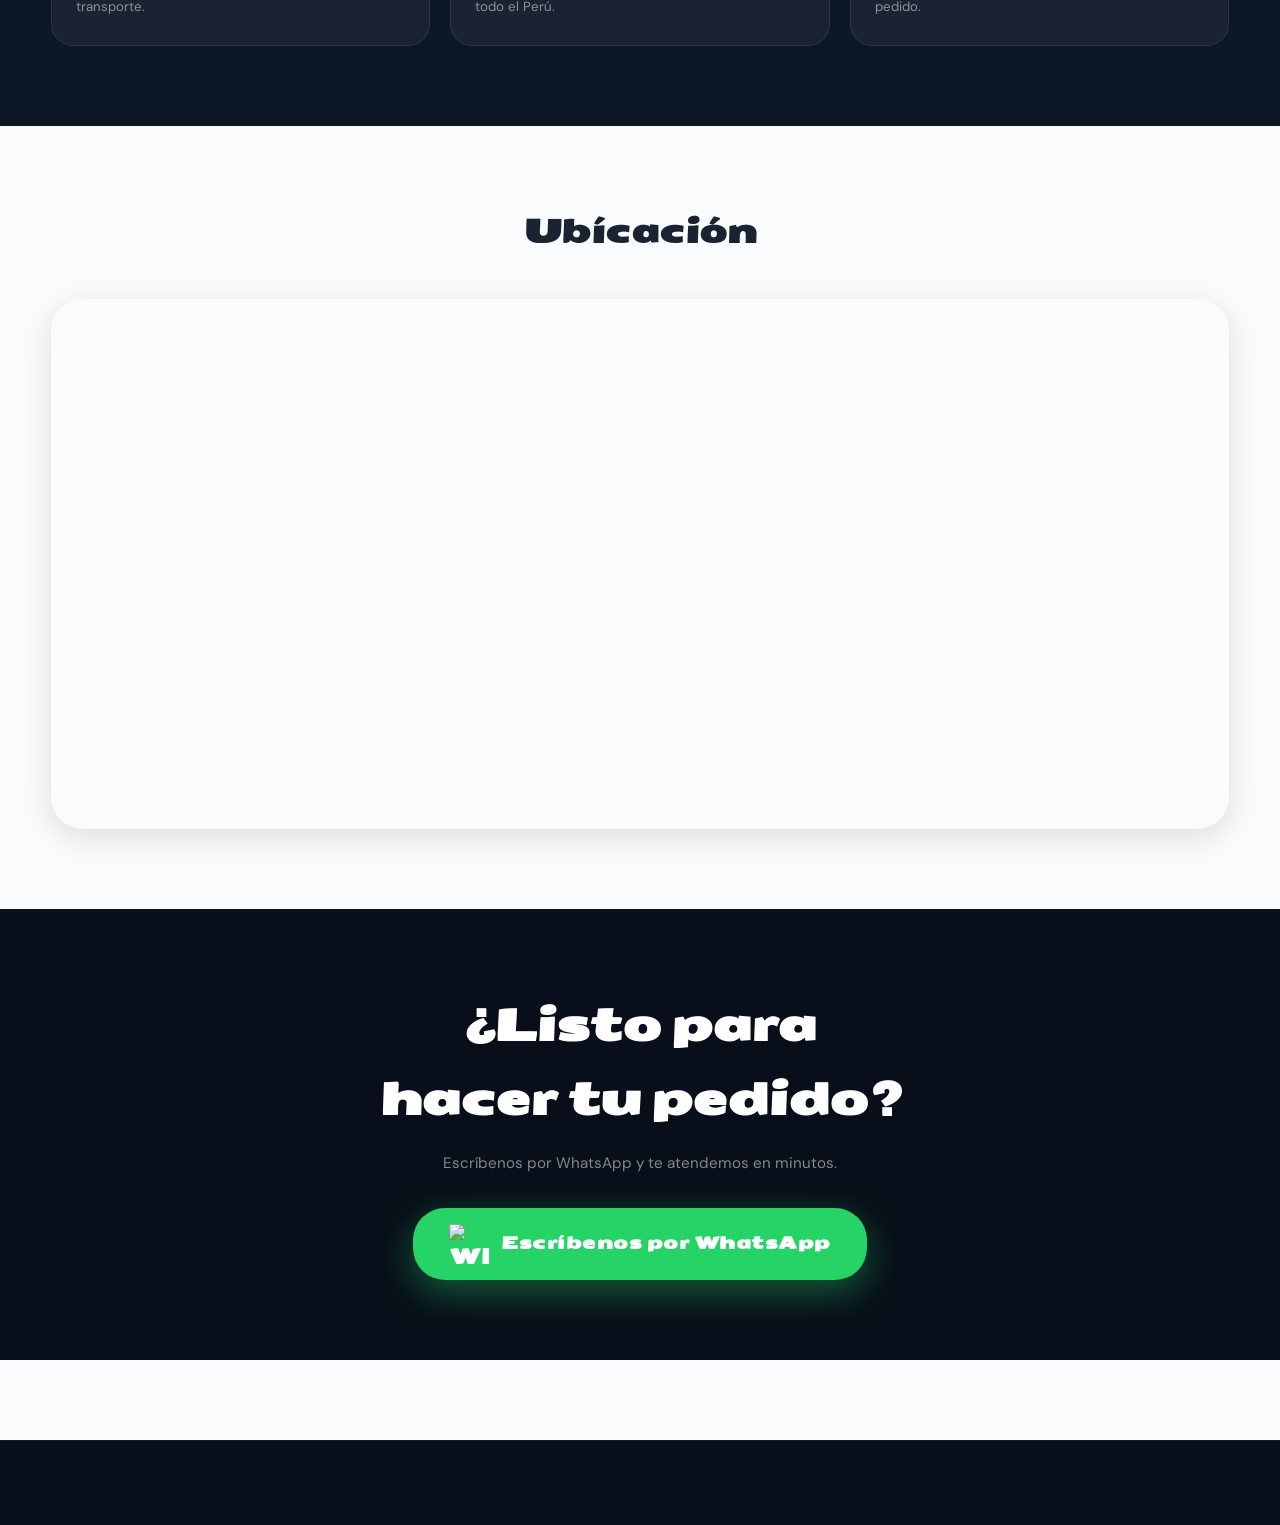
==== commit d2d5847c: "se muestra todo 6" ====
--- a/index.html
+++ b/index.html
@@ -8,7 +8,7 @@
 
   <link rel="stylesheet" href="css/inicio.css">
   
-  
+  <base href="/productos_marinos/">
 </head>
 <body>
 
@@ -24,7 +24,7 @@
         Abastecimiento directo, cadena de frío garantizada y envíos a nivel nacional.
       </p>
       <div class="hero-btns">
-        <a href="/templates/marino.html" class="btn btn-primary" style="font-size:.95rem;padding:13px 28px">
+        <a href="templates/marino.html" class="btn btn-primary" style="font-size:.95rem;padding:13px 28px">
           Ver Catálogos
         </a>
         <a href="#contacto" class="btn btn-outline" style="font-size:.95rem;padding:13px 28px">
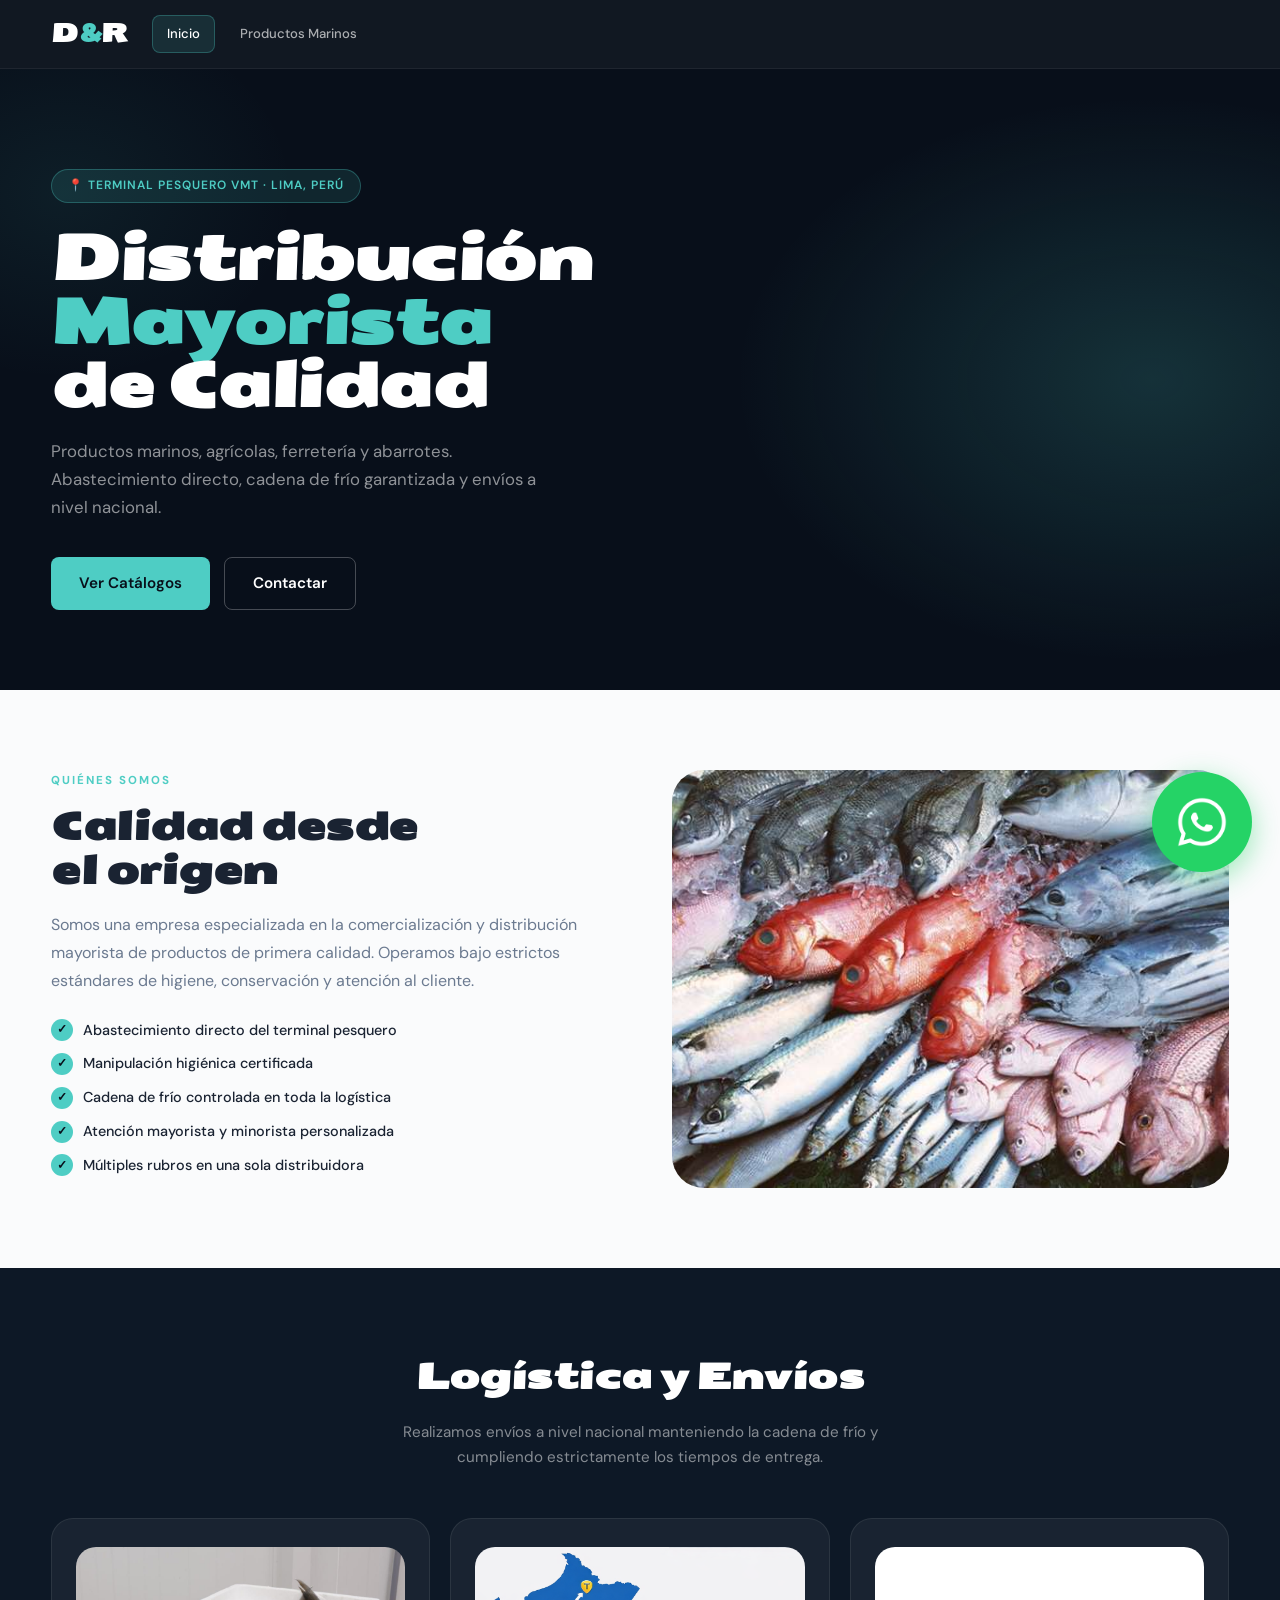
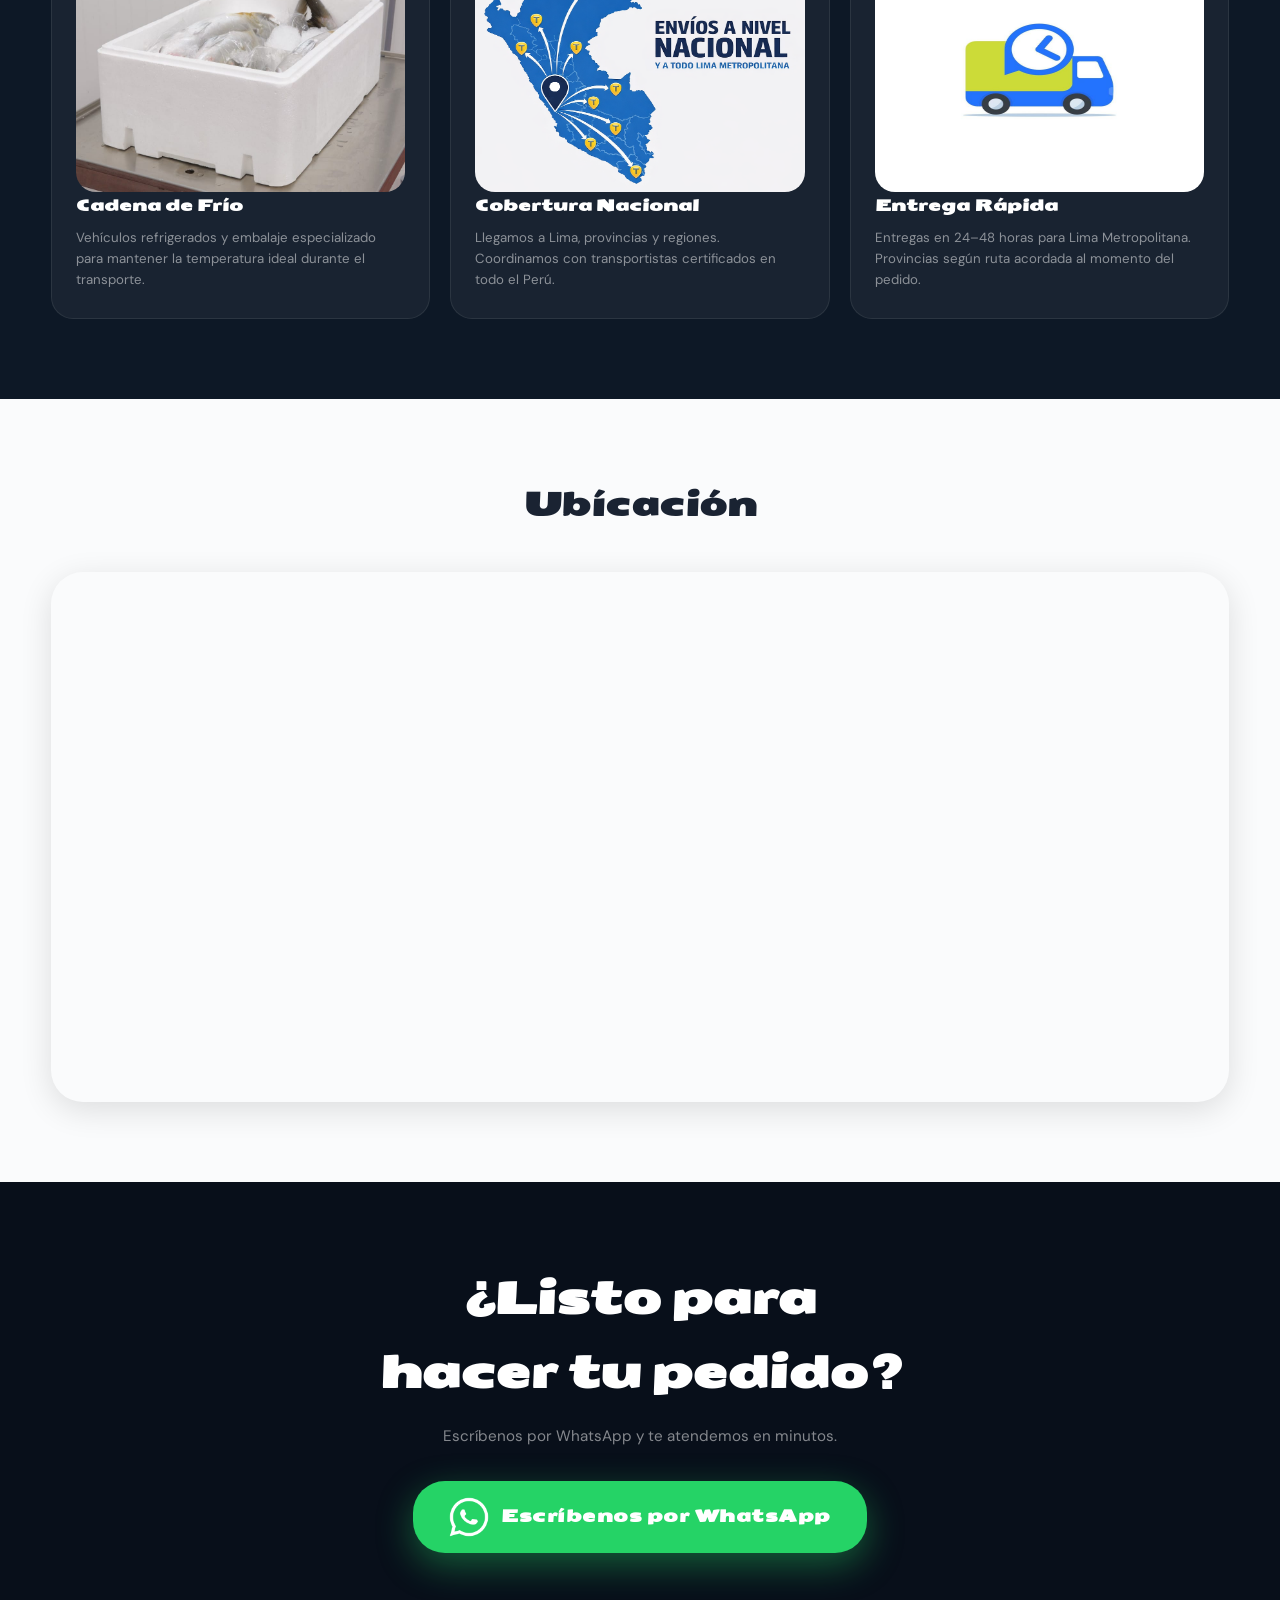
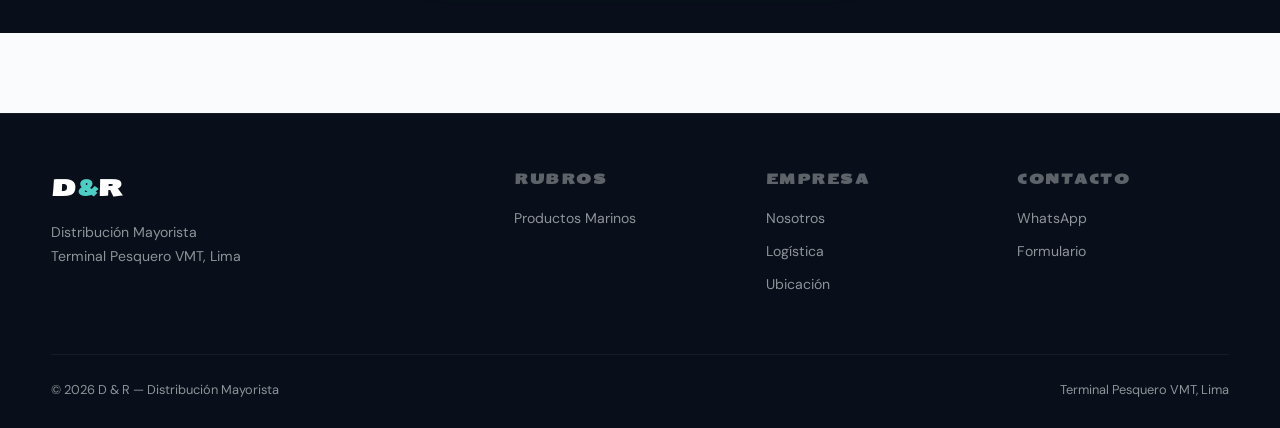
==== commit 021e28d5: "Remove base href from index.html" ====
--- a/index.html
+++ b/index.html
@@ -8,7 +8,7 @@
 
   <link rel="stylesheet" href="css/inicio.css">
   
-  <base href="/productos_marinos/">
+  
 </head>
 <body>
 
